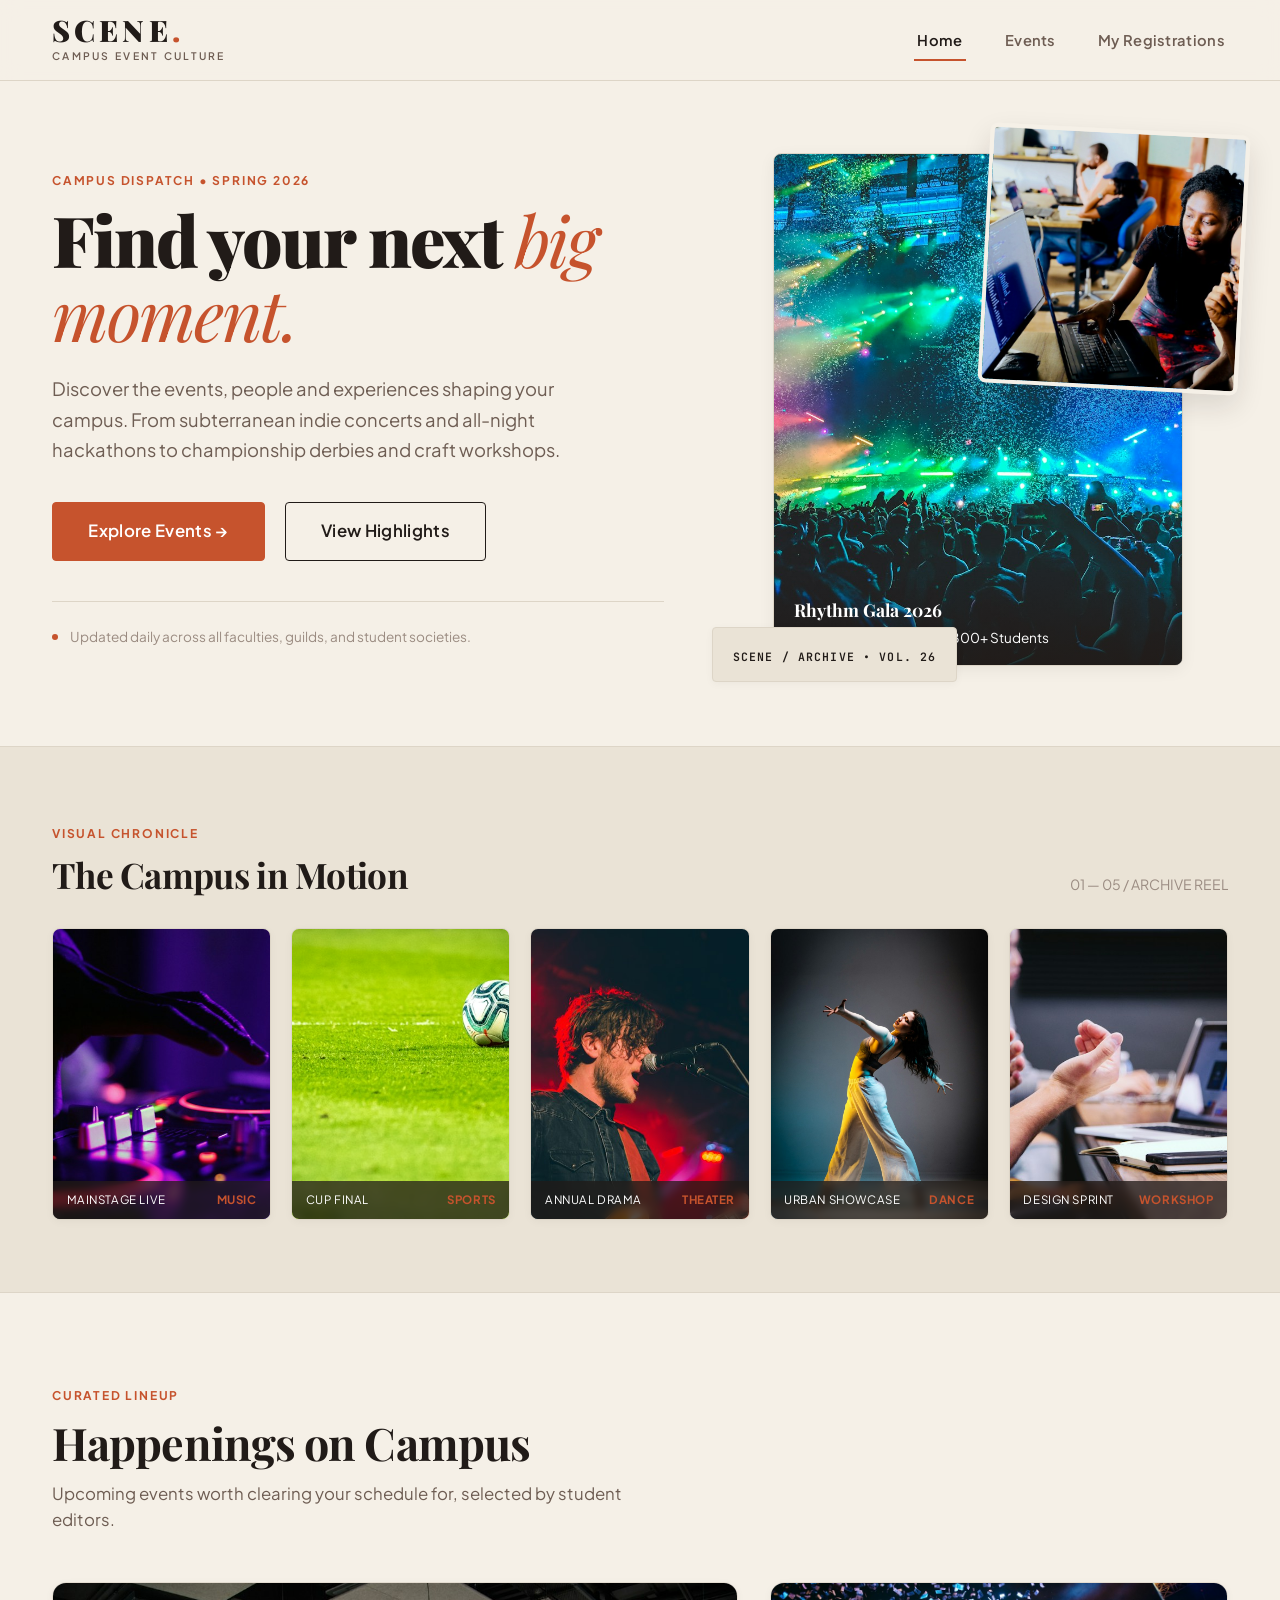
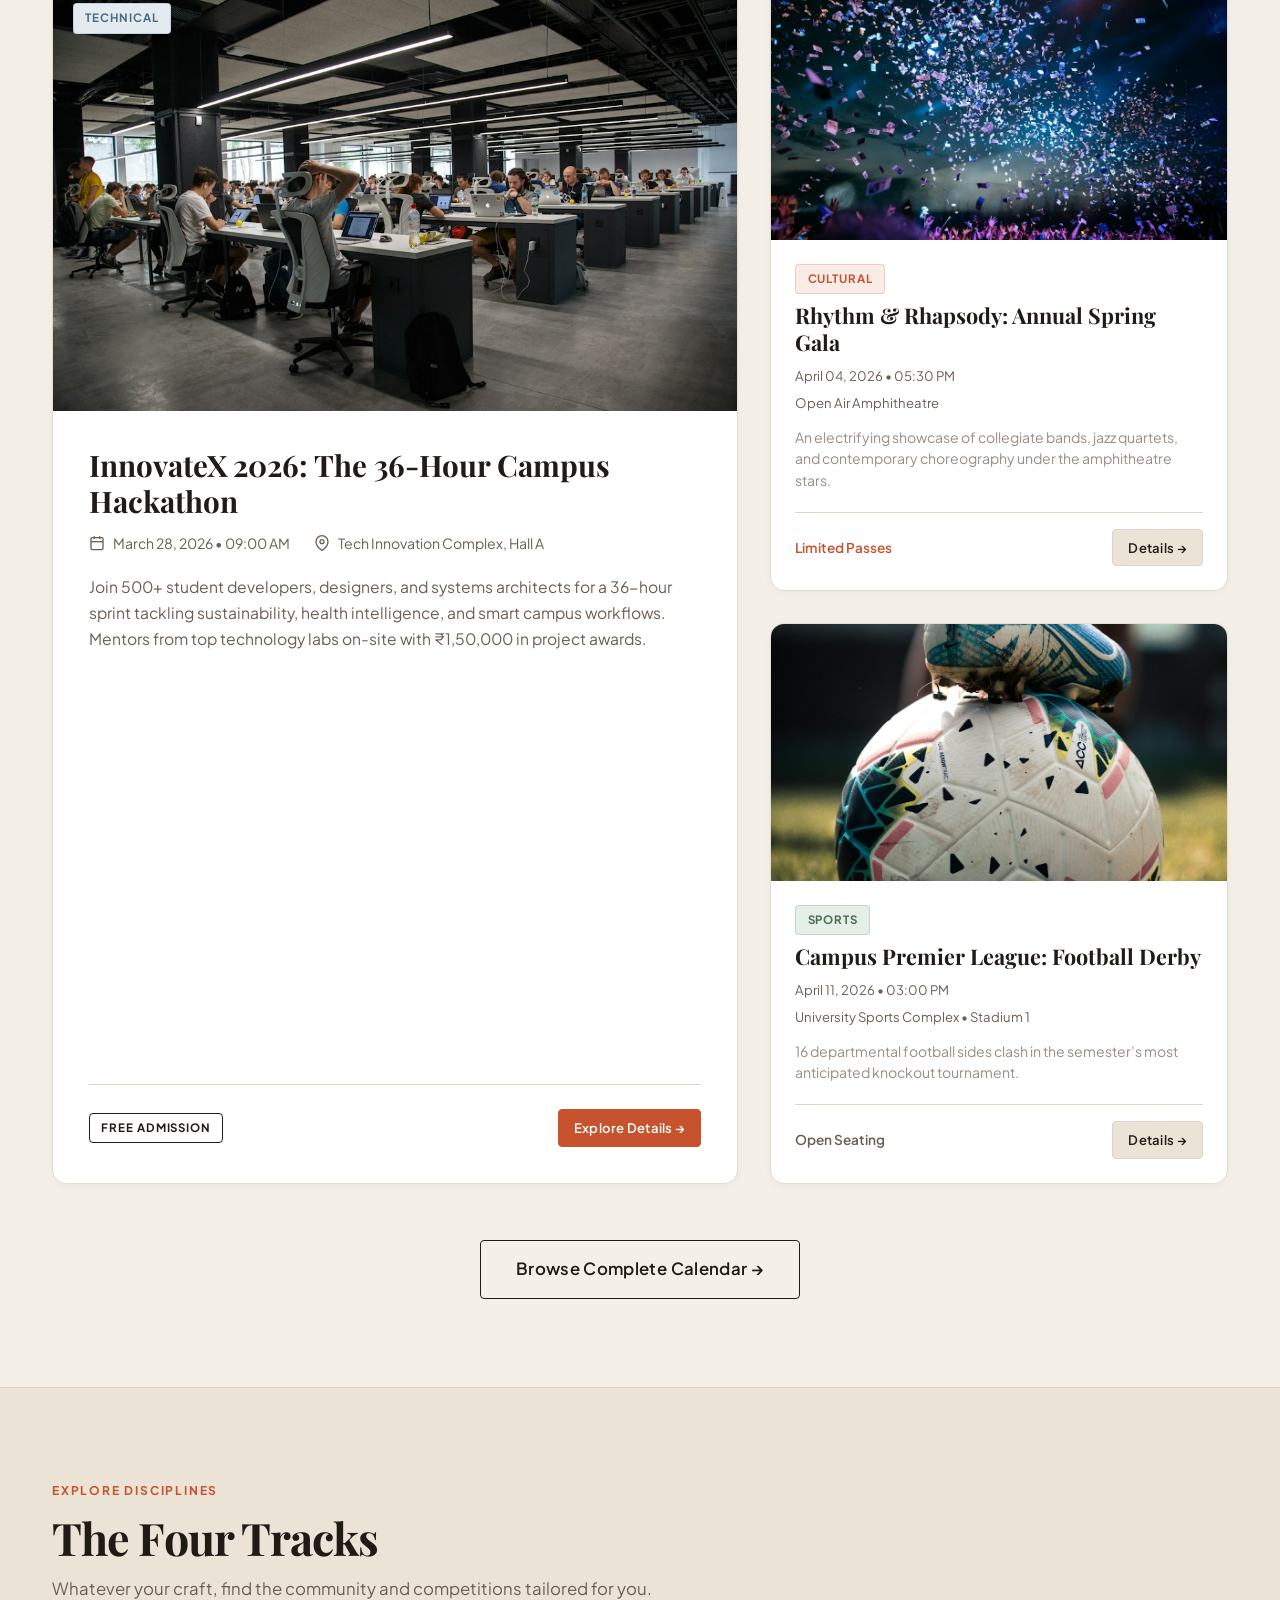
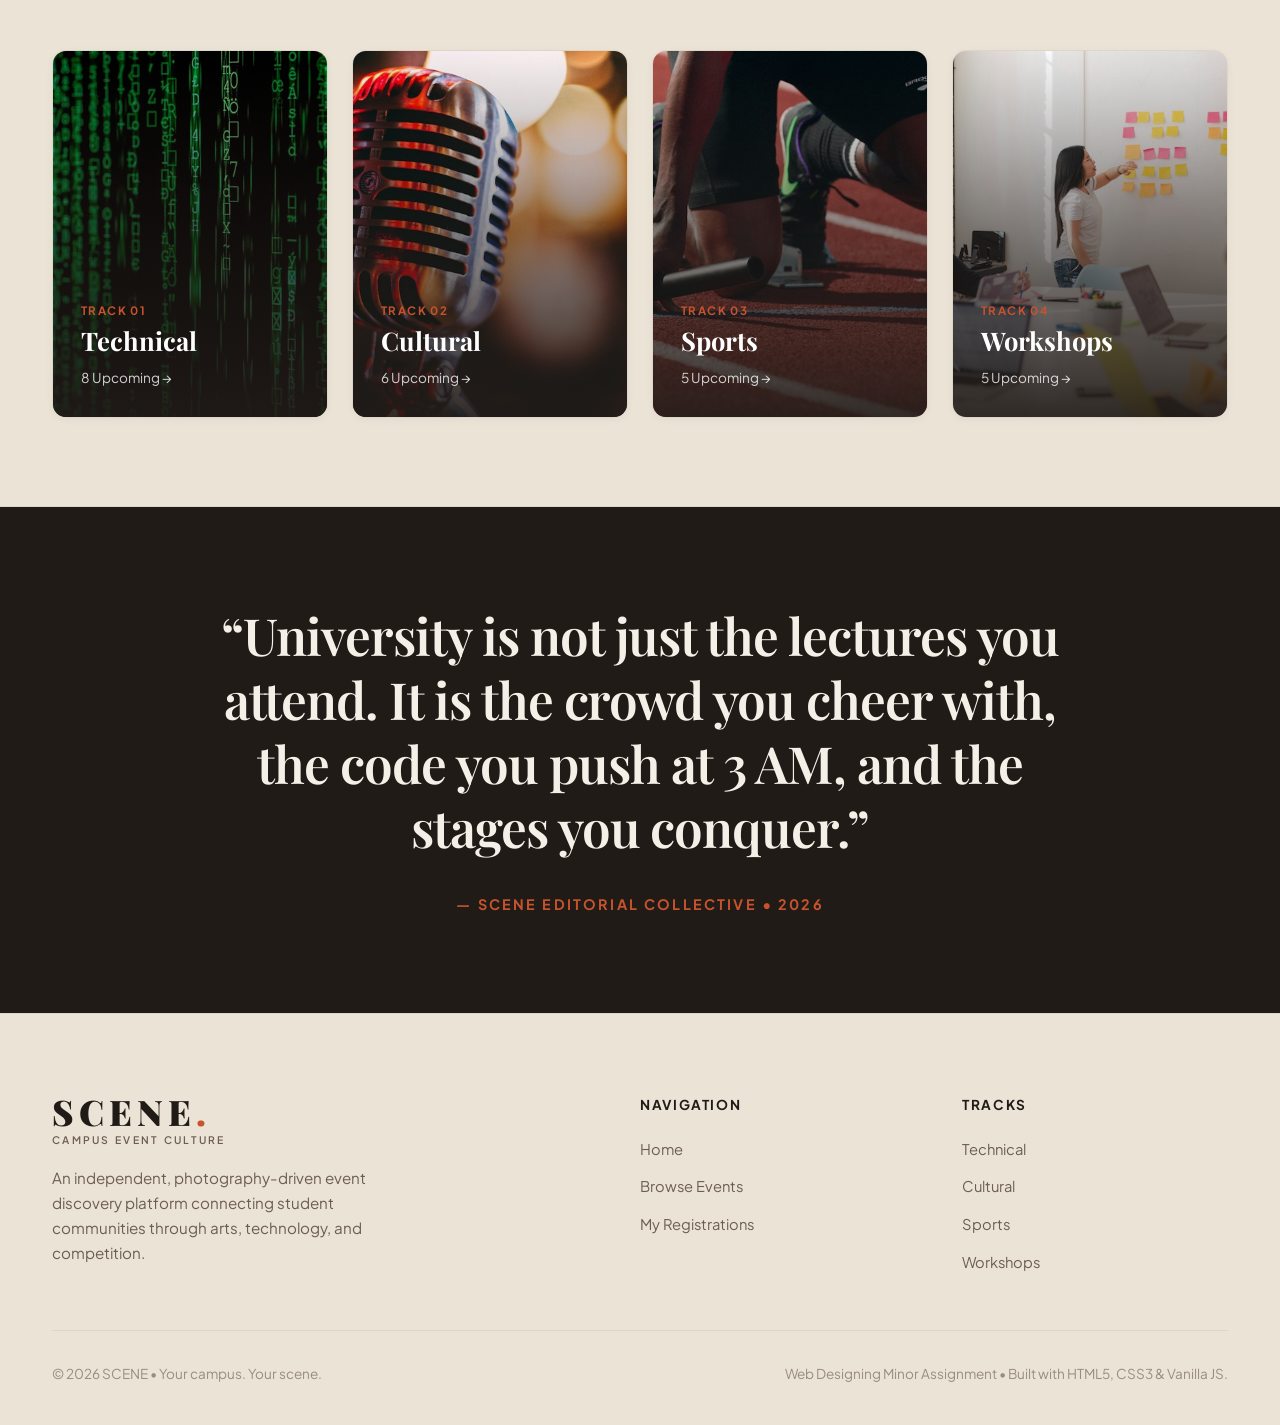
==== index.html @ 6bf2f8dc "Initial commit" ====
<!DOCTYPE html>
<html lang="en">
<head>
  <meta charset="UTF-8">
  <meta name="viewport" content="width=device-width, initial-scale=1.0">
  <title>SCENE — Your campus. Your scene.</title>
  <meta name="description" content="Discover, experience, and connect with the events, culture, and people shaping your campus.">
  <link rel="stylesheet" href="css/style.css">
</head>
<body>
  <!-- Accessibility Skip Link -->
  <a href="#main-content" class="skip-link">Skip to main content</a>

  <!-- Minimal Editorial Site Header -->
  <header class="site-header">
    <div class="container nav-container">
      <a href="index.html" class="brand-wordmark" aria-label="SCENE Homepage">
        <span class="brand-title">SCENE<span class="brand-dot">.</span></span>
        <span class="brand-tagline">Campus Event Culture</span>
      </a>

      <!-- Navigation Links -->
      <nav aria-label="Main Navigation">
        <ul class="nav-links" id="primary-navigation">
          <li><a href="index.html" class="nav-link active" aria-current="page">Home</a></li>
          <li><a href="events.html" class="nav-link">Events</a></li>
          <li><a href="registrations.html" class="nav-link">My Registrations</a></li>
        </ul>
      </nav>

      <!-- Mobile Navigation Toggle -->
      <button class="mobile-nav-toggle" aria-controls="primary-navigation" aria-expanded="false" aria-label="Toggle navigation menu">
        <svg width="22" height="22" viewBox="0 0 24 24" fill="none" stroke="currentColor" stroke-width="2" stroke-linecap="round" stroke-linejoin="round" aria-hidden="true">
          <line x1="3" y1="12" x2="21" y2="12"></line>
          <line x1="3" y1="6" x2="21" y2="6"></line>
          <line x1="3" y1="18" x2="21" y2="18"></line>
        </svg>
      </button>
    </div>
  </header>

  <!-- Main Content Area -->
  <main id="main-content" class="main-content">
    <!-- Asymmetrical Editorial Hero Section -->
    <section class="hero-scene" aria-labelledby="hero-title">
      <div class="container">
        <div class="hero-grid">
          <!-- Left Column: Confident Editorial Typography -->
          <div class="hero-editorial-left">
            <span class="section-eyebrow">Campus Dispatch &bull; Spring 2026</span>
            <h1 id="hero-title" class="hero-headline">
              Find your next <span class="serif-italic">big moment.</span>
            </h1>
            <p class="hero-narrative">
              Discover the events, people and experiences shaping your campus. From subterranean indie concerts and all-night hackathons to championship derbies and craft workshops.
            </p>
            <div class="hero-button-row">
              <a href="events.html" class="btn btn-primary btn-lg">Explore Events &rarr;</a>
              <a href="#featured-scene" class="btn btn-outline btn-lg">View Highlights</a>
            </div>
            <div class="hero-footnote">
              <span class="hero-bullet" aria-hidden="true"></span>
              <span>Updated daily across all faculties, guilds, and student societies.</span>
            </div>
          </div>

          <!-- Right Column: Asymmetric Photographic Composition -->
          <div class="hero-photo-composition" aria-hidden="true">
            <!-- Primary Focal Photo -->
            <div class="photo-frame-primary">
              <img src="assets/images/hero-culture.jpg"
                   alt="Live campus music performance crowd"
                   loading="eager"
                   data-fallback="assets/images/placeholder.svg">
              <div class="photo-frame-primary-caption">
                <strong>Rhythm Gala 2026</strong>
                <span>Open Air Amphitheatre &bull; 800+ Students</span>
              </div>
            </div>

            <!-- Tilted Overlapping Secondary Photo -->
            <div class="photo-frame-secondary">
              <img src="assets/images/hero-hackathon.jpg"
                   alt="Collaborative student developers at hackathon"
                   loading="eager"
                   data-fallback="assets/images/placeholder.svg">
            </div>

            <!-- Tactile Editorial Stamp -->
            <div class="hero-stamp">
              <span class="hero-stamp-text">SCENE / ARCHIVE &bull; VOL. 26</span>
            </div>
          </div>
        </div>
      </div>
    </section>

    <!-- Horizontal Photography Strip (Aura Reference Inspired) -->
    <section class="photo-strip-section" aria-labelledby="strip-heading">
      <div class="container">
        <div class="strip-header">
          <div>
            <span class="section-eyebrow">Visual Chronicle</span>
            <h2 id="strip-heading" class="section-title" style="font-size: 2.2rem;">The Campus in Motion</h2>
          </div>
          <span style="font-size: 0.88rem; color: var(--text-dim); font-family: var(--font-sans);">01 &mdash; 05 / ARCHIVE REEL</span>
        </div>

        <div class="strip-grid">
          <!-- Photo 1: Concert -->
          <div class="strip-card">
            <img src="assets/images/strip-concert.jpg"
                 alt="Live stage concert with spotlights"
                 loading="lazy"
                 data-fallback="assets/images/placeholder.svg">
            <div class="strip-caption-bar">
              <span>Mainstage Live</span>
              <span class="strip-caption-tag">Music</span>
            </div>
          </div>

          <!-- Photo 2: Sports -->
          <div class="strip-card">
            <img src="assets/images/strip-sports.jpg"
                 alt="Inter-department sports derby"
                 loading="lazy"
                 data-fallback="assets/images/placeholder.svg">
            <div class="strip-caption-bar">
              <span>Cup Final</span>
              <span class="strip-caption-tag">Sports</span>
            </div>
          </div>

          <!-- Photo 3: Theater -->
          <div class="strip-card">
            <img src="assets/images/strip-theater.jpg"
                 alt="Dramatic stage production"
                 loading="lazy"
                 data-fallback="assets/images/placeholder.svg">
            <div class="strip-caption-bar">
              <span>Annual Drama</span>
              <span class="strip-caption-tag">Theater</span>
            </div>
          </div>

          <!-- Photo 4: Dance -->
          <div class="strip-card">
            <img src="assets/images/strip-dance.jpg"
                 alt="Contemporary dance performance"
                 loading="lazy"
                 data-fallback="assets/images/placeholder.svg">
            <div class="strip-caption-bar">
              <span>Urban Showcase</span>
              <span class="strip-caption-tag">Dance</span>
            </div>
          </div>

          <!-- Photo 5: Workshop -->
          <div class="strip-card">
            <img src="assets/images/strip-workshop.jpg"
                 alt="Interactive design thinking sprint"
                 loading="lazy"
                 data-fallback="assets/images/placeholder.svg">
            <div class="strip-caption-bar">
              <span>Design Sprint</span>
              <span class="strip-caption-tag">Workshop</span>
            </div>
          </div>
        </div>
      </div>
    </section>

    <!-- Curated Editorial Event Showcase -->
    <section class="section" id="featured-scene" aria-labelledby="curated-heading">
      <div class="container">
        <div class="section-header">
          <span class="section-eyebrow">Curated Lineup</span>
          <h2 id="curated-heading" class="section-title">Happenings on Campus</h2>
          <p class="section-subtitle">Upcoming events worth clearing your schedule for, selected by student editors.</p>
        </div>

        <div class="editorial-events-layout">
          <!-- Flagship Featured Event Card (Prominent Left) -->
          <article class="flagship-event-card">
            <div class="flagship-media">
              <img src="assets/images/event-hackathon.jpg"
                   alt="InnovateX 2026 Campus Hackathon"
                   loading="lazy"
                   data-fallback="assets/images/placeholder.svg">
              <div class="flagship-badge-overlay">
                <span class="badge badge-tech">Technical</span>
              </div>
            </div>
            <div class="flagship-body">
              <h3 class="flagship-title">InnovateX 2026: The 36-Hour Campus Hackathon</h3>
              <div class="flagship-meta">
                <div class="flagship-meta-item">
                  <svg width="16" height="16" viewBox="0 0 24 24" fill="none" stroke="currentColor" stroke-width="2" aria-hidden="true">
                    <rect x="3" y="4" width="18" height="18" rx="2" ry="2"></rect>
                    <line x1="16" y1="2" x2="16" y2="6"></line>
                    <line x1="8" y1="2" x2="8" y2="6"></line>
                    <line x1="3" y1="10" x2="21" y2="10"></line>
                  </svg>
                  <span>March 28, 2026 &bull; 09:00 AM</span>
                </div>
                <div class="flagship-meta-item">
                  <svg width="16" height="16" viewBox="0 0 24 24" fill="none" stroke="currentColor" stroke-width="2" aria-hidden="true">
                    <path d="M21 10c0 7-9 13-9 13s-9-6-9-13a9 9 0 0 1 18 0z"></path>
                    <circle cx="12" cy="10" r="3"></circle>
                  </svg>
                  <span>Tech Innovation Complex, Hall A</span>
                </div>
              </div>
              <p class="flagship-desc">
                Join 500+ student developers, designers, and systems architects for a 36-hour sprint tackling sustainability, health intelligence, and smart campus workflows. Mentors from top technology labs on-site with ₹1,50,000 in project awards.
              </p>
              <div class="flagship-footer">
                <span class="badge badge-outline">Free Admission</span>
                <a href="event-details.html?id=tech-01" class="btn btn-primary btn-sm">Explore Details &rarr;</a>
              </div>
            </div>
          </article>

          <!-- Supporting Events Stack (Right Column) -->
          <div class="supporting-events-stack">
            <!-- Supporting Event 1 -->
            <article class="supporting-event-card">
              <div class="supporting-media">
                <img src="assets/images/event-gala.jpg"
                     alt="Rhythm and Rhapsody Annual Gala"
                     loading="lazy"
                     data-fallback="assets/images/placeholder.svg">
              </div>
              <div class="supporting-body">
                <div style="margin-bottom: 0.5rem;">
                  <span class="badge badge-cultural">Cultural</span>
                </div>
                <h3 class="supporting-title">Rhythm &amp; Rhapsody: Annual Spring Gala</h3>
                <div class="supporting-meta">
                  <span>April 04, 2026 &bull; 05:30 PM</span>
                  <span>Open Air Amphitheatre</span>
                </div>
                <p class="supporting-desc">
                  An electrifying showcase of collegiate bands, jazz quartets, and contemporary choreography under the amphitheatre stars.
                </p>
                <div class="supporting-footer">
                  <span style="font-size: 0.85rem; font-weight: 600; color: var(--primary);">Limited Passes</span>
                  <a href="event-details.html?id=cult-01" class="btn btn-subtle btn-sm">Details &rarr;</a>
                </div>
              </div>
            </article>

            <!-- Supporting Event 2 -->
            <article class="supporting-event-card">
              <div class="supporting-media">
                <img src="assets/images/event-sports.jpg"
                     alt="Campus Premier League Football"
                     loading="lazy"
                     data-fallback="assets/images/placeholder.svg">
              </div>
              <div class="supporting-body">
                <div style="margin-bottom: 0.5rem;">
                  <span class="badge badge-sports">Sports</span>
                </div>
                <h3 class="supporting-title">Campus Premier League: Football Derby</h3>
                <div class="supporting-meta">
                  <span>April 11, 2026 &bull; 03:00 PM</span>
                  <span>University Sports Complex &bull; Stadium 1</span>
                </div>
                <p class="supporting-desc">
                  16 departmental football sides clash in the semester’s most anticipated knockout tournament.
                </p>
                <div class="supporting-footer">
                  <span style="font-size: 0.85rem; font-weight: 600; color: var(--text-muted);">Open Seating</span>
                  <a href="event-details.html?id=sport-01" class="btn btn-subtle btn-sm">Details &rarr;</a>
                </div>
              </div>
            </article>
          </div>
        </div>

        <div style="text-align: center; margin-top: 3.5rem;">
          <a href="events.html" class="btn btn-outline btn-lg">Browse Complete Calendar &rarr;</a>
        </div>
      </div>
    </section>

    <!-- Photography-Led Category Exploration -->
    <section class="section section-alt" aria-labelledby="categories-heading">
      <div class="container">
        <div class="section-header">
          <span class="section-eyebrow">Explore Disciplines</span>
          <h2 id="categories-heading" class="section-title">The Four Tracks</h2>
          <p class="section-subtitle">Whatever your craft, find the community and competitions tailored for you.</p>
        </div>

        <div class="photo-category-grid">
          <!-- Track 1: Technical -->
          <a href="events.html?category=Technical" class="photo-category-card">
            <img src="assets/images/cat-tech.jpg" alt="Technical track" class="category-bg-img" loading="lazy">
            <div class="category-gradient-scrim" aria-hidden="true"></div>
            <div class="category-card-content">
              <span class="category-card-label">Track 01</span>
              <h3 class="category-card-heading">Technical</h3>
              <span class="category-card-count">8 Upcoming &rarr;</span>
            </div>
          </a>

          <!-- Track 2: Cultural -->
          <a href="events.html?category=Cultural" class="photo-category-card">
            <img src="assets/images/cat-cultural.jpg" alt="Cultural track" class="category-bg-img" loading="lazy">
            <div class="category-gradient-scrim" aria-hidden="true"></div>
            <div class="category-card-content">
              <span class="category-card-label">Track 02</span>
              <h3 class="category-card-heading">Cultural</h3>
              <span class="category-card-count">6 Upcoming &rarr;</span>
            </div>
          </a>

          <!-- Track 3: Sports -->
          <a href="events.html?category=Sports" class="photo-category-card">
            <img src="assets/images/cat-sports.jpg" alt="Sports track" class="category-bg-img" loading="lazy">
            <div class="category-gradient-scrim" aria-hidden="true"></div>
            <div class="category-card-content">
              <span class="category-card-label">Track 03</span>
              <h3 class="category-card-heading">Sports</h3>
              <span class="category-card-count">5 Upcoming &rarr;</span>
            </div>
          </a>

          <!-- Track 4: Workshops -->
          <a href="events.html?category=Workshop" class="photo-category-card">
            <img src="assets/images/cat-workshop.jpg" alt="Workshops track" class="category-bg-img" loading="lazy">
            <div class="category-gradient-scrim" aria-hidden="true"></div>
            <div class="category-card-content">
              <span class="category-card-label">Track 04</span>
              <h3 class="category-card-heading">Workshops</h3>
              <span class="category-card-count">5 Upcoming &rarr;</span>
            </div>
          </a>
        </div>
      </div>
    </section>

    <!-- Campus Manifesto / Editorial Quote -->
    <section class="manifesto-section" aria-label="Campus Manifesto">
      <div class="container">
        <div class="manifesto-content">
          <p class="manifesto-quote">
            &ldquo;University is not just the lectures you attend. It is the crowd you cheer with, the code you push at 3 AM, and the stages you conquer.&rdquo;
          </p>
          <span class="manifesto-author">&mdash; SCENE EDITORIAL COLLECTIVE &bull; 2026</span>
        </div>
      </div>
    </section>
  </main>

  <!-- Minimal Editorial Site Footer -->
  <footer class="site-footer">
    <div class="container">
      <div class="footer-grid">
        <div class="footer-brand">
          <div class="brand-wordmark">
            <span class="brand-title">SCENE<span class="brand-dot">.</span></span>
            <span class="brand-tagline">Campus Event Culture</span>
          </div>
          <p class="footer-desc">
            An independent, photography-driven event discovery platform connecting student communities through arts, technology, and competition.
          </p>
        </div>

        <div class="footer-col">
          <h4>Navigation</h4>
          <ul class="footer-links">
            <li><a href="index.html">Home</a></li>
            <li><a href="events.html">Browse Events</a></li>
            <li><a href="registrations.html">My Registrations</a></li>
          </ul>
        </div>

        <div class="footer-col">
          <h4>Tracks</h4>
          <ul class="footer-links">
            <li><a href="events.html?category=Technical">Technical</a></li>
            <li><a href="events.html?category=Cultural">Cultural</a></li>
            <li><a href="events.html?category=Sports">Sports</a></li>
            <li><a href="events.html?category=Workshop">Workshops</a></li>
          </ul>
        </div>
      </div>

      <div class="footer-bottom">
        <p>&copy; 2026 SCENE &bull; Your campus. Your scene.</p>
        <p>Web Designing Minor Assignment &bull; Built with HTML5, CSS3 &amp; Vanilla JS.</p>
      </div>
    </div>
  </footer>

  <script src="js/main.js"></script>
</body>
</html>
---- css/style.css ----
/* ==========================================================================
   SCENE - Design System & Global Stylesheet
   Direction: Editorial • Nostalgic • Contemporary • Photography-driven
   Palette: Warm Ivory (#F5F0E7), Deep Espresso (#211B18), Burnt Orange (#C6532D)
   Typography: Playfair Display (Serif) + Plus Jakarta Sans (Sans-serif)
   ========================================================================== */

@import url('https://fonts.googleapis.com/css2?family=Playfair+Display:ital,wght@0,400;0,600;0,700;0,900;1,400;1,600&family=Plus+Jakarta+Sans:wght@400;500;600;700&family=JetBrains+Mono:wght@500;600&display=swap');

:root {
  /* Color Palette */
  --bg-main: #F5F0E7;
  --bg-surface: #EAE3D6;
  --bg-surface-alt: #E2DAC9;
  --bg-card: #FFFFFF;
  --bg-dark: #211B18;

  --text-main: #211B18;
  --text-muted: #6E5D53;
  --text-dim: #9B8C82;
  --text-inverse: #F5F0E7;

  --primary: #C6532D;
  --primary-hover: #A84220;
  --primary-subtle: rgba(198, 83, 45, 0.1);
  --accent-blue: #7E97A6;
  --accent-blue-subtle: rgba(126, 151, 166, 0.15);

  --border-subtle: #DDD5C7;
  --border-strong: #211B18;
  --border-card: #E4DCD0;

  /* Category Tones */
  --cat-tech: #4A6B82;
  --cat-tech-bg: #E3EBF0;
  --cat-cultural: #C6532D;
  --cat-cultural-bg: #F9EBE6;
  --cat-sports: #486E53;
  --cat-sports-bg: #E4EFE7;
  --cat-workshop: #966738;
  --cat-workshop-bg: #F5EDE4;

  /* Typography */
  --font-serif: 'Playfair Display', Georgia, Cambria, 'Times New Roman', serif;
  --font-sans: 'Plus Jakarta Sans', -apple-system, BlinkMacSystemFont, 'Segoe UI', Roboto, sans-serif;
  --font-mono: 'JetBrains Mono', 'Fira Code', monospace;

  /* Tactile Sizing & Radius */
  --radius-sm: 4px;
  --radius-md: 8px;
  --radius-lg: 14px;
  --radius-full: 9999px;

  --shadow-subtle: 0 2px 8px rgba(33, 27, 24, 0.04);
  --shadow-card: 0 4px 16px rgba(33, 27, 24, 0.06);
  --shadow-hover: 0 12px 28px rgba(33, 27, 24, 0.12);

  --transition-fast: 180ms ease;
  --transition-normal: 260ms ease;
  --container-max: 1240px;
}

/* Base Reset */
*, *::before, *::after {
  box-sizing: border-box;
  margin: 0;
  padding: 0;
}

html {
  font-family: var(--font-sans);
  background-color: var(--bg-main);
  color: var(--text-main);
  scroll-behavior: smooth;
  line-height: 1.6;
}

body {
  background-color: var(--bg-main);
  color: var(--text-main);
  min-height: 100vh;
  display: flex;
  flex-direction: column;
  -webkit-font-smoothing: antialiased;
}

img {
  display: block;
  max-width: 100%;
}

svg {
  display: block;
  flex-shrink: 0;
}

/* Strictly Constrained SVG Icon Sizing */
.search-icon {
  width: 18px;
  height: 18px;
  min-width: 18px;
  min-height: 18px;
  max-width: 18px;
  max-height: 18px;
  position: absolute;
  left: 1.1rem;
  top: 50%;
  transform: translateY(-50%);
  color: var(--text-dim);
  pointer-events: none;
}

.event-meta-icon {
  width: 16px;
  height: 16px;
  min-width: 16px;
  min-height: 16px;
  max-width: 16px;
  max-height: 16px;
  color: var(--primary);
}

.sidebar-info-icon {
  width: 18px;
  height: 18px;
  min-width: 18px;
  min-height: 18px;
  max-width: 18px;
  max-height: 18px;
  color: var(--primary);
  margin-top: 2px;
}

a {
  color: inherit;
  text-decoration: none;
  transition: color var(--transition-fast), opacity var(--transition-fast);
}

button, input, select, textarea {
  font: inherit;
  color: inherit;
}

/* Accessibility */
:focus-visible {
  outline: 2px solid var(--primary);
  outline-offset: 3px;
}

.skip-link {
  position: absolute;
  top: -100px;
  left: 1.5rem;
  background: var(--text-main);
  color: var(--bg-main);
  padding: 0.6rem 1.2rem;
  z-index: 1000;
  border-radius: var(--radius-sm);
  font-weight: 600;
  font-size: 0.9rem;
  transition: top var(--transition-fast);
}

.skip-link:focus {
  top: 1.5rem;
}

/* Layout Utilities */
.container {
  width: 100%;
  max-width: var(--container-max);
  margin-left: auto;
  margin-right: auto;
  padding-left: 2rem;
  padding-right: 2rem;
}

.main-content {
  flex: 1 0 auto;
}

.section {
  padding: 5.5rem 0;
}

.section-alt {
  background-color: var(--bg-surface);
  border-top: 1px solid var(--border-subtle);
  border-bottom: 1px solid var(--border-subtle);
}

.section-header {
  margin-bottom: 3rem;
}

.section-header-center {
  text-align: center;
}

.section-eyebrow {
  display: inline-block;
  font-family: var(--font-sans);
  font-size: 0.75rem;
  font-weight: 700;
  text-transform: uppercase;
  letter-spacing: 0.15em;
  color: var(--primary);
  margin-bottom: 0.75rem;
}

.section-title {
  font-family: var(--font-serif);
  font-size: clamp(2rem, 3.5vw, 3rem);
  font-weight: 700;
  line-height: 1.15;
  letter-spacing: -0.02em;
  color: var(--text-main);
}

.section-subtitle {
  color: var(--text-muted);
  font-size: 1.05rem;
  max-width: 620px;
  margin-top: 0.75rem;
  line-height: 1.6;
}

/* ==========================================================================
   Header & Navigation
   ========================================================================== */
.site-header {
  position: sticky;
  top: 0;
  z-index: 100;
  background: rgba(245, 240, 231, 0.94);
  backdrop-filter: blur(10px);
  border-bottom: 1px solid var(--border-subtle);
}

.nav-container {
  display: flex;
  align-items: center;
  justify-content: space-between;
  height: 5rem;
}

/* Typographic SCENE Wordmark */
.brand-wordmark {
  display: flex;
  flex-direction: column;
}

.brand-title {
  font-family: var(--font-serif);
  font-size: 1.85rem;
  font-weight: 900;
  letter-spacing: 0.14em;
  color: var(--text-main);
  line-height: 1;
}

.brand-dot {
  color: var(--primary);
}

.brand-tagline {
  font-family: var(--font-sans);
  font-size: 0.65rem;
  font-weight: 600;
  letter-spacing: 0.22em;
  text-transform: uppercase;
  color: var(--text-muted);
  margin-top: 0.2rem;
}

.nav-links {
  display: flex;
  align-items: center;
  gap: 2.25rem;
  list-style: none;
}

.nav-link {
  font-family: var(--font-sans);
  font-size: 0.92rem;
  font-weight: 600;
  color: var(--text-muted);
  padding: 0.5rem 0.2rem;
  position: relative;
  letter-spacing: 0.02em;
}

.nav-link:hover {
  color: var(--text-main);
}

.nav-link.active {
  color: var(--text-main);
}

.nav-link.active::after {
  content: '';
  position: absolute;
  bottom: -4px;
  left: 0;
  right: 0;
  height: 2px;
  background-color: var(--primary);
}

.nav-actions {
  display: flex;
  align-items: center;
  gap: 1rem;
}

.mobile-nav-toggle {
  display: none;
  background: transparent;
  border: 1px solid var(--border-subtle);
  color: var(--text-main);
  padding: 0.5rem;
  border-radius: var(--radius-sm);
  cursor: pointer;
}

.mobile-nav-toggle:hover {
  background: var(--bg-surface);
}

/* ==========================================================================
   Buttons & Badges
   ========================================================================== */
.btn {
  display: inline-flex;
  align-items: center;
  justify-content: center;
  gap: 0.6rem;
  font-family: var(--font-sans);
  font-weight: 600;
  font-size: 0.92rem;
  padding: 0.75rem 1.6rem;
  border-radius: var(--radius-sm);
  border: 1px solid transparent;
  cursor: pointer;
  transition: all var(--transition-fast);
  letter-spacing: 0.02em;
  white-space: nowrap;
}

.btn-primary {
  background-color: var(--primary);
  color: #FFFFFF;
  border-color: var(--primary);
}

.btn-primary:hover {
  background-color: var(--primary-hover);
  border-color: var(--primary-hover);
  transform: translateY(-1px);
}

.btn-outline {
  background-color: transparent;
  color: var(--text-main);
  border: 1px solid var(--border-strong);
}

.btn-outline:hover {
  background-color: var(--text-main);
  color: var(--bg-main);
  transform: translateY(-1px);
}

.btn-subtle {
  background-color: var(--bg-surface);
  color: var(--text-main);
  border: 1px solid var(--border-subtle);
}

.btn-subtle:hover {
  background-color: #DDD4C3;
}

.btn-sm {
  padding: 0.45rem 0.95rem;
  font-size: 0.82rem;
}

.btn-lg {
  padding: 0.95rem 2.2rem;
  font-size: 1.05rem;
}

.badge {
  display: inline-flex;
  align-items: center;
  gap: 0.35rem;
  font-family: var(--font-sans);
  font-size: 0.72rem;
  font-weight: 700;
  text-transform: uppercase;
  letter-spacing: 0.08em;
  padding: 0.3rem 0.7rem;
  border-radius: var(--radius-sm);
  border: 1px solid transparent;
}

.badge-tech {
  background-color: var(--cat-tech-bg);
  color: var(--cat-tech);
  border-color: rgba(74, 107, 130, 0.2);
}

.badge-cultural {
  background-color: var(--cat-cultural-bg);
  color: var(--cat-cultural);
  border-color: rgba(198, 83, 45, 0.2);
}

.badge-sports {
  background-color: var(--cat-sports-bg);
  color: var(--cat-sports);
  border-color: rgba(72, 110, 83, 0.2);
}

.badge-workshop {
  background-color: var(--cat-workshop-bg);
  color: var(--cat-workshop);
  border-color: rgba(150, 103, 56, 0.2);
}

.badge-outline {
  background-color: transparent;
  border-color: var(--border-strong);
  color: var(--text-main);
}

/* ==========================================================================
   Editorial Hero Section (Asymmetrical + Photography Composition)
   ========================================================================== */
.hero-scene {
  padding: 4.5rem 0 5rem;
  position: relative;
  overflow: hidden;
}

.hero-grid {
  display: grid;
  grid-template-columns: 1.1fr 0.9fr;
  gap: 4rem;
  align-items: center;
}

.hero-editorial-left {
  display: flex;
  flex-direction: column;
  align-items: flex-start;
}

.hero-headline {
  font-family: var(--font-serif);
  font-size: clamp(2.75rem, 5.5vw, 4.5rem);
  font-weight: 900;
  line-height: 1.05;
  letter-spacing: -0.03em;
  color: var(--text-main);
  margin-bottom: 1.5rem;
}

.serif-italic {
  font-style: italic;
  font-weight: 400;
  color: var(--primary);
}

.hero-narrative {
  font-size: 1.15rem;
  line-height: 1.65;
  color: var(--text-muted);
  max-width: 520px;
  margin-bottom: 2.25rem;
}

.hero-button-row {
  display: flex;
  align-items: center;
  gap: 1.25rem;
  margin-bottom: 2.5rem;
  flex-wrap: wrap;
}

.hero-footnote {
  display: flex;
  align-items: center;
  gap: 0.75rem;
  font-size: 0.85rem;
  color: var(--text-dim);
  font-family: var(--font-sans);
  border-top: 1px solid var(--border-subtle);
  padding-top: 1.5rem;
  width: 100%;
}

.hero-bullet {
  width: 6px;
  height: 6px;
  border-radius: var(--radius-full);
  background-color: var(--primary);
}

/* Asymmetrical Overlapping Photo Composition */
.hero-photo-composition {
  position: relative;
  width: 100%;
  min-height: 480px;
  display: flex;
  align-items: center;
  justify-content: center;
}

.photo-frame-primary {
  position: relative;
  width: 82%;
  aspect-ratio: 4 / 5;
  border-radius: var(--radius-md);
  overflow: hidden;
  border: 1px solid var(--border-subtle);
  box-shadow: var(--shadow-card);
  z-index: 1;
}

.photo-frame-primary img {
  width: 100%;
  height: 100%;
  object-fit: cover;
}

.photo-frame-primary-caption {
  position: absolute;
  bottom: 0;
  left: 0;
  right: 0;
  background: linear-gradient(to top, rgba(33, 27, 24, 0.85), transparent);
  color: #FFFFFF;
  padding: 1.5rem 1.25rem 1rem;
  font-size: 0.85rem;
  font-family: var(--font-sans);
}

.photo-frame-primary-caption strong {
  display: block;
  font-family: var(--font-serif);
  font-size: 1.1rem;
  margin-bottom: 0.2rem;
}

.photo-frame-secondary {
  position: absolute;
  top: -1.5rem;
  right: -1rem;
  width: 52%;
  aspect-ratio: 1 / 1;
  border-radius: var(--radius-md);
  overflow: hidden;
  border: 4px solid var(--bg-main);
  box-shadow: var(--shadow-hover);
  z-index: 2;
  transform: rotate(3deg);
  transition: transform var(--transition-normal);
}

.photo-frame-secondary:hover {
  transform: rotate(0deg) scale(1.02);
}

.photo-frame-secondary img {
  width: 100%;
  height: 100%;
  object-fit: cover;
}

.hero-stamp {
  position: absolute;
  bottom: -1rem;
  left: -1rem;
  background-color: var(--bg-surface);
  border: 1px solid var(--border-subtle);
  padding: 0.85rem 1.25rem;
  border-radius: var(--radius-sm);
  z-index: 3;
  box-shadow: var(--shadow-subtle);
}

.hero-stamp-text {
  font-family: var(--font-mono);
  font-size: 0.72rem;
  font-weight: 600;
  color: var(--text-main);
  letter-spacing: 0.1em;
  text-transform: uppercase;
}

/* ==========================================================================
   Horizontal Photography Strip (Aura Reference Inspired)
   ========================================================================== */
.photo-strip-section {
  padding: 4.5rem 0;
  border-top: 1px solid var(--border-subtle);
  border-bottom: 1px solid var(--border-subtle);
  background-color: var(--bg-surface);
  overflow: hidden;
}

.strip-header {
  display: flex;
  align-items: flex-end;
  justify-content: space-between;
  margin-bottom: 2rem;
}

.strip-grid {
  display: grid;
  grid-template-columns: repeat(5, 1fr);
  gap: 1.25rem;
}

.strip-card {
  position: relative;
  border-radius: var(--radius-md);
  overflow: hidden;
  aspect-ratio: 3 / 4;
  border: 1px solid var(--border-subtle);
  background-color: var(--bg-surface-alt);
  box-shadow: var(--shadow-subtle);
  transition: transform var(--transition-fast), box-shadow var(--transition-fast);
}

.strip-card:hover {
  transform: translateY(-4px);
  box-shadow: var(--shadow-card);
}

.strip-card img {
  width: 100%;
  height: 100%;
  object-fit: cover;
  transition: transform 400ms ease;
}

.strip-card:hover img {
  transform: scale(1.04);
}

.strip-caption-bar {
  position: absolute;
  bottom: 0;
  left: 0;
  right: 0;
  background: rgba(33, 27, 24, 0.75);
  backdrop-filter: blur(4px);
  color: #FFFFFF;
  padding: 0.6rem 0.85rem;
  display: flex;
  justify-content: space-between;
  align-items: center;
  font-size: 0.72rem;
  font-family: var(--font-sans);
  letter-spacing: 0.05em;
  text-transform: uppercase;
}

.strip-caption-tag {
  color: var(--primary);
  font-weight: 700;
}

/* ==========================================================================
   Editorial Curated Events Showcase
   ========================================================================== */
.editorial-events-layout {
  display: grid;
  grid-template-columns: 1.2fr 0.8fr;
  gap: 2rem;
}

/* Flagship Big Event Card */
.flagship-event-card {
  background-color: var(--bg-card);
  border: 1px solid var(--border-card);
  border-radius: var(--radius-lg);
  overflow: hidden;
  display: flex;
  flex-direction: column;
  box-shadow: var(--shadow-subtle);
  transition: transform var(--transition-fast), box-shadow var(--transition-fast);
}

.flagship-event-card:hover {
  transform: translateY(-3px);
  box-shadow: var(--shadow-card);
}

.flagship-media {
  position: relative;
  width: 100%;
  aspect-ratio: 16 / 10;
  overflow: hidden;
  background-color: var(--bg-surface);
}

.flagship-media img {
  width: 100%;
  height: 100%;
  object-fit: cover;
  transition: transform 400ms ease;
}

.flagship-event-card:hover .flagship-media img {
  transform: scale(1.03);
}

.flagship-badge-overlay {
  position: absolute;
  top: 1.25rem;
  left: 1.25rem;
  z-index: 2;
}

.flagship-body {
  padding: 2.25rem;
  display: flex;
  flex-direction: column;
  flex-grow: 1;
}

.flagship-title {
  font-family: var(--font-serif);
  font-size: 1.85rem;
  font-weight: 700;
  line-height: 1.2;
  color: var(--text-main);
  margin-bottom: 0.85rem;
}

.flagship-meta {
  display: flex;
  align-items: center;
  gap: 1.5rem;
  font-size: 0.88rem;
  color: var(--text-muted);
  margin-bottom: 1.25rem;
  flex-wrap: wrap;
}

.flagship-meta-item {
  display: flex;
  align-items: center;
  gap: 0.5rem;
}

.flagship-desc {
  font-size: 0.98rem;
  line-height: 1.65;
  color: var(--text-muted);
  margin-bottom: 1.75rem;
  flex-grow: 1;
}

.flagship-footer {
  padding-top: 1.5rem;
  border-top: 1px solid var(--border-subtle);
  display: flex;
  align-items: center;
  justify-content: space-between;
}

/* Secondary Supporting Event Cards Column */
.supporting-events-stack {
  display: flex;
  flex-direction: column;
  gap: 2rem;
}

.supporting-event-card {
  background-color: var(--bg-card);
  border: 1px solid var(--border-card);
  border-radius: var(--radius-lg);
  overflow: hidden;
  display: flex;
  flex-direction: column;
  box-shadow: var(--shadow-subtle);
  transition: transform var(--transition-fast), box-shadow var(--transition-fast);
}

.supporting-event-card:hover {
  transform: translateY(-3px);
  box-shadow: var(--shadow-card);
}

.supporting-media {
  position: relative;
  width: 100%;
  aspect-ratio: 16 / 9;
  overflow: hidden;
  background-color: var(--bg-surface);
}

.supporting-media img {
  width: 100%;
  height: 100%;
  object-fit: cover;
  transition: transform 400ms ease;
}

.supporting-event-card:hover .supporting-media img {
  transform: scale(1.03);
}

.supporting-body {
  padding: 1.5rem;
  display: flex;
  flex-direction: column;
  flex-grow: 1;
}

.supporting-title {
  font-family: var(--font-serif);
  font-size: 1.35rem;
  font-weight: 700;
  line-height: 1.25;
  color: var(--text-main);
  margin-bottom: 0.6rem;
}

.supporting-meta {
  font-size: 0.82rem;
  color: var(--text-muted);
  margin-bottom: 0.85rem;
  display: flex;
  flex-direction: column;
  gap: 0.35rem;
}

.supporting-desc {
  font-size: 0.88rem;
  line-height: 1.55;
  color: var(--text-dim);
  margin-bottom: 1.25rem;
}

.supporting-footer {
  padding-top: 1rem;
  border-top: 1px solid var(--border-subtle);
  display: flex;
  align-items: center;
  justify-content: space-between;
}

/* ==========================================================================
   Photography-Led Category Cards
   ========================================================================== */
.photo-category-grid {
  display: grid;
  grid-template-columns: repeat(4, 1fr);
  gap: 1.5rem;
}

.photo-category-card {
  position: relative;
  border-radius: var(--radius-lg);
  overflow: hidden;
  aspect-ratio: 3 / 4;
  border: 1px solid var(--border-subtle);
  box-shadow: var(--shadow-subtle);
  display: flex;
  flex-direction: column;
  justify-content: flex-end;
  padding: 1.75rem;
  color: #FFFFFF;
  transition: transform var(--transition-fast), box-shadow var(--transition-fast);
}

.photo-category-card:hover {
  transform: translateY(-4px);
  box-shadow: var(--shadow-card);
}

.category-bg-img {
  position: absolute;
  top: 0;
  left: 0;
  width: 100%;
  height: 100%;
  object-fit: cover;
  transition: transform 500ms ease;
  z-index: 1;
}

.photo-category-card:hover .category-bg-img {
  transform: scale(1.05);
}

.category-gradient-scrim {
  position: absolute;
  top: 0;
  left: 0;
  width: 100%;
  height: 100%;
  background: linear-gradient(to top, rgba(33, 27, 24, 0.92) 0%, rgba(33, 27, 24, 0.4) 60%, transparent 100%);
  z-index: 2;
}

.category-card-content {
  position: relative;
  z-index: 3;
}

.category-card-label {
  font-family: var(--font-sans);
  font-size: 0.72rem;
  font-weight: 700;
  letter-spacing: 0.12em;
  text-transform: uppercase;
  color: var(--primary);
  margin-bottom: 0.35rem;
  display: block;
}

.category-card-heading {
  font-family: var(--font-serif);
  font-size: 1.6rem;
  font-weight: 700;
  line-height: 1.15;
  color: #FFFFFF;
  margin-bottom: 0.5rem;
}

.category-card-count {
  font-size: 0.85rem;
  color: rgba(255, 255, 255, 0.8);
  font-family: var(--font-sans);
  display: inline-flex;
  align-items: center;
  gap: 0.4rem;
}

/* ==========================================================================
   Campus Manifesto / Editorial Callout Section
   ========================================================================== */
.manifesto-section {
  padding: 6rem 0;
  background-color: var(--bg-dark);
  color: var(--text-inverse);
  position: relative;
}

.manifesto-content {
  max-width: 840px;
  margin: 0 auto;
  text-align: center;
}

.manifesto-quote {
  font-family: var(--font-serif);
  font-size: clamp(2rem, 4vw, 3.25rem);
  font-weight: 600;
  line-height: 1.25;
  letter-spacing: -0.02em;
  margin-bottom: 2rem;
}

.manifesto-author {
  font-family: var(--font-sans);
  font-size: 0.9rem;
  letter-spacing: 0.15em;
  text-transform: uppercase;
  color: var(--primary);
  font-weight: 700;
}

/* ==========================================================================
   Minimal Editorial Footer
   ========================================================================== */
.site-footer {
  background-color: var(--bg-surface);
  border-top: 1px solid var(--border-subtle);
  padding: 5rem 0 2.5rem;
  margin-top: auto;
}

.footer-grid {
  display: grid;
  grid-template-columns: 2fr 1fr 1fr;
  gap: 3.5rem;
  margin-bottom: 3.5rem;
}

.footer-brand .brand-title {
  font-size: 2.2rem;
}

.footer-desc {
  font-size: 0.95rem;
  color: var(--text-muted);
  line-height: 1.65;
  margin-top: 1rem;
  max-width: 360px;
}

.footer-col h4 {
  font-family: var(--font-sans);
  font-size: 0.85rem;
  font-weight: 700;
  text-transform: uppercase;
  letter-spacing: 0.12em;
  color: var(--text-main);
  margin-bottom: 1.25rem;
}

.footer-links {
  list-style: none;
  display: flex;
  flex-direction: column;
  gap: 0.75rem;
}

.footer-links a {
  font-size: 0.92rem;
  color: var(--text-muted);
}

.footer-links a:hover {
  color: var(--primary);
}

.footer-bottom {
  padding-top: 2rem;
  border-top: 1px solid var(--border-subtle);
  display: flex;
  justify-content: space-between;
  align-items: center;
  font-size: 0.85rem;
  color: var(--text-dim);
  font-family: var(--font-sans);
}

/* ==========================================================================
   Events Catalog Page (Toolbar, Filters, Events Grid)
   ========================================================================== */
.toolbar-wrap {
  background-color: var(--bg-card);
  border: 1px solid var(--border-card);
  border-radius: var(--radius-lg);
  padding: 1.5rem;
  margin-bottom: 2.5rem;
  display: flex;
  flex-direction: column;
  gap: 1.25rem;
  box-shadow: var(--shadow-subtle);
}

.search-box-wrap {
  position: relative;
  width: 100%;
}

.search-input {
  width: 100%;
  background-color: var(--bg-surface);
  border: 1px solid var(--border-subtle);
  border-radius: var(--radius-sm);
  padding: 0.85rem 1.2rem 0.85rem 2.85rem;
  color: var(--text-main);
  font-family: var(--font-sans);
  font-size: 0.95rem;
  transition: border-color var(--transition-fast), background-color var(--transition-fast);
}

.search-input:focus {
  background-color: #FFFFFF;
  border-color: var(--primary);
  outline: none;
}

.search-input::placeholder {
  color: var(--text-dim);
}

.filter-pills {
  display: flex;
  align-items: center;
  gap: 0.6rem;
  flex-wrap: wrap;
}

.filter-pill {
  background-color: var(--bg-surface);
  border: 1px solid var(--border-subtle);
  color: var(--text-muted);
  padding: 0.45rem 1.1rem;
  border-radius: var(--radius-full);
  font-family: var(--font-sans);
  font-size: 0.85rem;
  font-weight: 600;
  cursor: pointer;
  transition: all var(--transition-fast);
}

.filter-pill:hover {
  background-color: #DDD4C3;
  color: var(--text-main);
}

.filter-pill.active {
  background-color: var(--primary);
  color: #FFFFFF;
  border-color: var(--primary);
}

.catalog-header-bar {
  display: flex;
  align-items: center;
  justify-content: space-between;
  margin-bottom: 1.75rem;
  color: var(--text-muted);
  font-size: 0.9rem;
  font-family: var(--font-sans);
}

.events-grid {
  display: grid;
  grid-template-columns: repeat(auto-fill, minmax(340px, 1fr));
  gap: 2rem;
}

.event-card {
  background-color: var(--bg-card);
  border: 1px solid var(--border-card);
  border-radius: var(--radius-lg);
  overflow: hidden;
  display: flex;
  flex-direction: column;
  box-shadow: var(--shadow-subtle);
  transition: transform var(--transition-fast), box-shadow var(--transition-fast);
}

.event-card:hover {
  transform: translateY(-3px);
  box-shadow: var(--shadow-card);
}

.event-card-media {
  position: relative;
  width: 100%;
  aspect-ratio: 16 / 10;
  background-color: var(--bg-surface);
  overflow: hidden;
}

.event-card-img {
  width: 100%;
  height: 100%;
  object-fit: cover;
  transition: transform 400ms ease;
}

.event-card:hover .event-card-img {
  transform: scale(1.03);
}

.event-card-badge-wrap {
  position: absolute;
  top: 1rem;
  left: 1rem;
  z-index: 2;
}

.event-card-body {
  padding: 1.75rem;
  display: flex;
  flex-direction: column;
  flex-grow: 1;
}

.event-card-title {
  font-family: var(--font-serif);
  font-size: 1.35rem;
  font-weight: 700;
  line-height: 1.25;
  margin-bottom: 0.75rem;
  color: var(--text-main);
}

.event-meta-list {
  display: flex;
  flex-direction: column;
  gap: 0.45rem;
  margin-bottom: 1rem;
}

.event-meta-item {
  display: flex;
  align-items: center;
  gap: 0.6rem;
  font-size: 0.85rem;
  color: var(--text-muted);
  font-family: var(--font-sans);
}

.event-card-desc {
  font-size: 0.9rem;
  color: var(--text-muted);
  line-height: 1.6;
  margin-bottom: 1.5rem;
  flex-grow: 1;
  display: -webkit-box;
  -webkit-line-clamp: 3;
  -webkit-box-orient: vertical;
  overflow: hidden;
}

.event-card-footer {
  padding-top: 1.1rem;
  border-top: 1px solid var(--border-subtle);
  display: flex;
  align-items: center;
  justify-content: space-between;
}

.event-price-tag {
  font-size: 0.88rem;
  font-weight: 700;
  color: var(--cat-sports);
}

/* ==========================================================================
   Event Details Page
   ========================================================================== */
.back-link {
  display: inline-flex;
  align-items: center;
  gap: 0.5rem;
  color: var(--text-muted);
  font-size: 0.92rem;
  font-weight: 600;
  margin-bottom: 2rem;
}

.back-link:hover {
  color: var(--primary);
}

.detail-layout-grid {
  display: grid;
  grid-template-columns: 1.25fr 0.75fr;
  gap: 3.5rem;
  padding-bottom: 5rem;
}

.detail-article {
  display: flex;
  flex-direction: column;
  gap: 2.25rem;
}

.detail-img-box {
  border-radius: var(--radius-lg);
  overflow: hidden;
  border: 1px solid var(--border-card);
  aspect-ratio: 16 / 10;
  background-color: var(--bg-surface);
  box-shadow: var(--shadow-subtle);
}

.detail-img {
  width: 100%;
  height: 100%;
  object-fit: cover;
}

.detail-section-title {
  font-family: var(--font-serif);
  font-size: 1.5rem;
  font-weight: 700;
  color: var(--text-main);
  margin-bottom: 0.85rem;
}

.detail-text {
  color: var(--text-muted);
  line-height: 1.7;
  font-size: 1rem;
}

.detail-sidebar {
  display: flex;
  flex-direction: column;
  gap: 2rem;
}

.sidebar-card {
  background-color: var(--bg-card);
  border: 1px solid var(--border-card);
  border-radius: var(--radius-lg);
  padding: 2rem;
  box-shadow: var(--shadow-subtle);
}

.sidebar-card-title {
  font-family: var(--font-serif);
  font-size: 1.25rem;
  font-weight: 700;
  color: var(--text-main);
  margin-bottom: 1.35rem;
  padding-bottom: 0.85rem;
  border-bottom: 1px solid var(--border-subtle);
}

.sidebar-info-row {
  display: flex;
  align-items: flex-start;
  gap: 0.85rem;
  margin-bottom: 1.15rem;
}

.sidebar-info-label {
  font-family: var(--font-sans);
  font-size: 0.75rem;
  color: var(--text-dim);
  text-transform: uppercase;
  letter-spacing: 0.08em;
  font-weight: 700;
}

.sidebar-info-val {
  font-size: 0.95rem;
  color: var(--text-main);
  font-weight: 600;
  margin-top: 0.15rem;
}

/* ==========================================================================
   Forms & Registrations
   ========================================================================== */
.form-card {
  background-color: var(--bg-card);
  border: 1px solid var(--border-card);
  border-radius: var(--radius-lg);
  padding: 2rem;
  box-shadow: var(--shadow-subtle);
}

.form-group {
  margin-bottom: 1.25rem;
  display: flex;
  flex-direction: column;
  gap: 0.45rem;
}

.form-label {
  font-size: 0.88rem;
  font-weight: 600;
  color: var(--text-main);
}

.form-label .required {
  color: var(--primary);
}

.form-control {
  width: 100%;
  background-color: var(--bg-surface);
  border: 1px solid var(--border-subtle);
  border-radius: var(--radius-sm);
  padding: 0.8rem 1rem;
  color: var(--text-main);
  font-family: var(--font-sans);
  font-size: 0.95rem;
  transition: border-color var(--transition-fast), background-color var(--transition-fast);
}

.form-control:focus {
  background-color: #FFFFFF;
  border-color: var(--primary);
  outline: none;
}

.field-error {
  font-size: 0.8rem;
  color: var(--primary);
  display: none;
}

.field-error.visible {
  display: block;
}

/* ==========================================================================
   Registrations Dashboard (Editorial Ticket Cards)
   ========================================================================== */
.registrations-grid {
  display: grid;
  grid-template-columns: repeat(auto-fill, minmax(360px, 1fr));
  gap: 2rem;
}

.registration-card {
  background-color: var(--bg-card);
  border: 1px solid var(--border-card);
  border-radius: var(--radius-lg);
  padding: 2rem;
  display: flex;
  flex-direction: column;
  gap: 1.25rem;
  box-shadow: var(--shadow-subtle);
  position: relative;
  transition: transform var(--transition-fast), box-shadow var(--transition-fast);
}

.registration-card:hover {
  transform: translateY(-2px);
  box-shadow: var(--shadow-card);
}

.reg-card-header {
  display: flex;
  align-items: center;
  justify-content: space-between;
  padding-bottom: 1rem;
  border-bottom: 1px dashed var(--border-subtle);
}

.reg-id-badge {
  font-family: var(--font-mono);
  font-size: 0.78rem;
  font-weight: 700;
  background-color: var(--primary-subtle);
  color: var(--primary);
  padding: 0.3rem 0.65rem;
  border-radius: var(--radius-sm);
  letter-spacing: 0.05em;
}

.reg-event-title {
  font-family: var(--font-serif);
  font-size: 1.35rem;
  font-weight: 700;
  color: var(--text-main);
  line-height: 1.25;
}

.reg-meta-box {
  display: flex;
  flex-direction: column;
  gap: 0.6rem;
  background-color: var(--bg-surface);
  padding: 1.1rem 1.25rem;
  border-radius: var(--radius-md);
  border: 1px solid var(--border-subtle);
}

.reg-detail-row {
  display: flex;
  justify-content: space-between;
  font-size: 0.88rem;
  color: var(--text-muted);
}

.reg-detail-row span:last-child {
  color: var(--text-main);
  font-weight: 600;
}

.reg-card-footer {
  padding-top: 1rem;
  border-top: 1px dashed var(--border-subtle);
  display: flex;
  justify-content: flex-end;
}

.empty-state {
  text-align: center;
  padding: 4.5rem 2rem;
  background-color: var(--bg-card);
  border: 1px dashed var(--border-subtle);
  border-radius: var(--radius-lg);
  max-width: 580px;
  margin: 2rem auto;
}

.empty-icon {
  font-size: 2.75rem;
  color: var(--text-dim);
  margin-bottom: 1.25rem;
}

.empty-title {
  font-family: var(--font-serif);
  font-size: 1.6rem;
  font-weight: 700;
  color: var(--text-main);
  margin-bottom: 0.5rem;
}

.empty-desc {
  font-size: 0.95rem;
  color: var(--text-muted);
  margin-bottom: 2rem;
  line-height: 1.6;
}

/* ==========================================================================
   Responsive Breakpoints
   ========================================================================== */
@media (max-width: 1040px) {
  .hero-grid {
    grid-template-columns: 1fr;
    gap: 3.5rem;
  }

  .detail-layout-grid {
    grid-template-columns: 1fr;
    gap: 2.5rem;
  }

  .hero-photo-composition {
    max-width: 520px;
    margin: 0 auto;
  }

  .strip-grid {
    grid-template-columns: repeat(3, 1fr);
  }

  .editorial-events-layout {
    grid-template-columns: 1fr;
  }

  .photo-category-grid {
    grid-template-columns: repeat(2, 1fr);
  }
}

@media (max-width: 840px) {
  .nav-links {
    position: fixed;
    top: 5rem;
    left: 0;
    right: 0;
    background-color: var(--bg-main);
    border-bottom: 1px solid var(--border-subtle);
    flex-direction: column;
    padding: 2rem;
    gap: 1.25rem;
    transform: translateY(-150%);
    opacity: 0;
    pointer-events: none;
    box-shadow: var(--shadow-card);
    transition: transform var(--transition-normal), opacity var(--transition-normal);
  }

  .nav-links.is-open {
    transform: translateY(0);
    opacity: 1;
    pointer-events: auto;
  }

  .mobile-nav-toggle {
    display: block;
  }

  .footer-grid {
    grid-template-columns: 1fr;
    gap: 2.5rem;
  }

  .strip-grid {
    grid-template-columns: repeat(2, 1fr);
  }
}

@media (max-width: 600px) {
  .container {
    padding-left: 1.25rem;
    padding-right: 1.25rem;
  }

  .hero-headline {
    font-size: 2.5rem;
  }

  .events-grid,
  .registrations-grid {
    grid-template-columns: 1fr;
  }

  .hero-button-row {
    flex-direction: column;
    width: 100%;
  }

  .hero-button-row .btn {
    width: 100%;
  }

  .photo-category-grid {
    grid-template-columns: 1fr;
  }

  .strip-grid {
    grid-template-columns: 1fr;
  }

  .footer-bottom {
    flex-direction: column;
    gap: 0.75rem;
    text-align: center;
  }
}
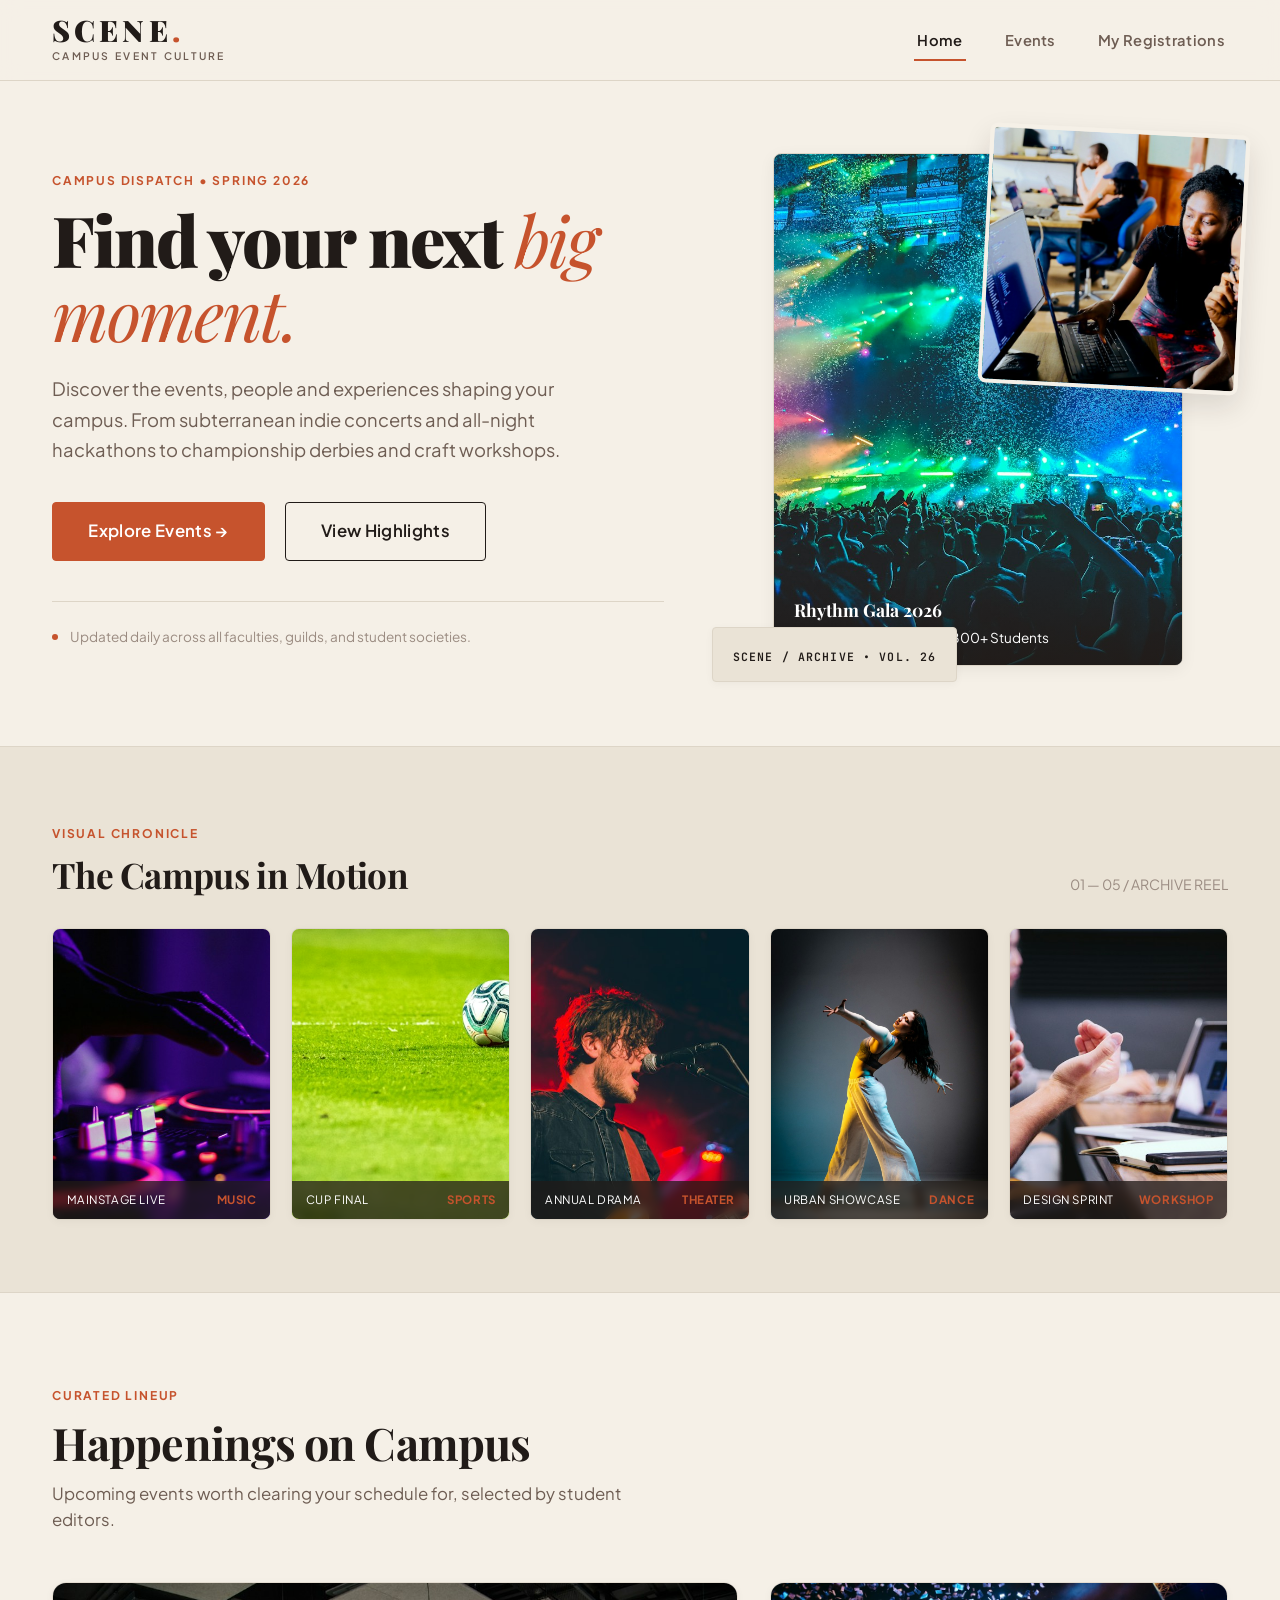
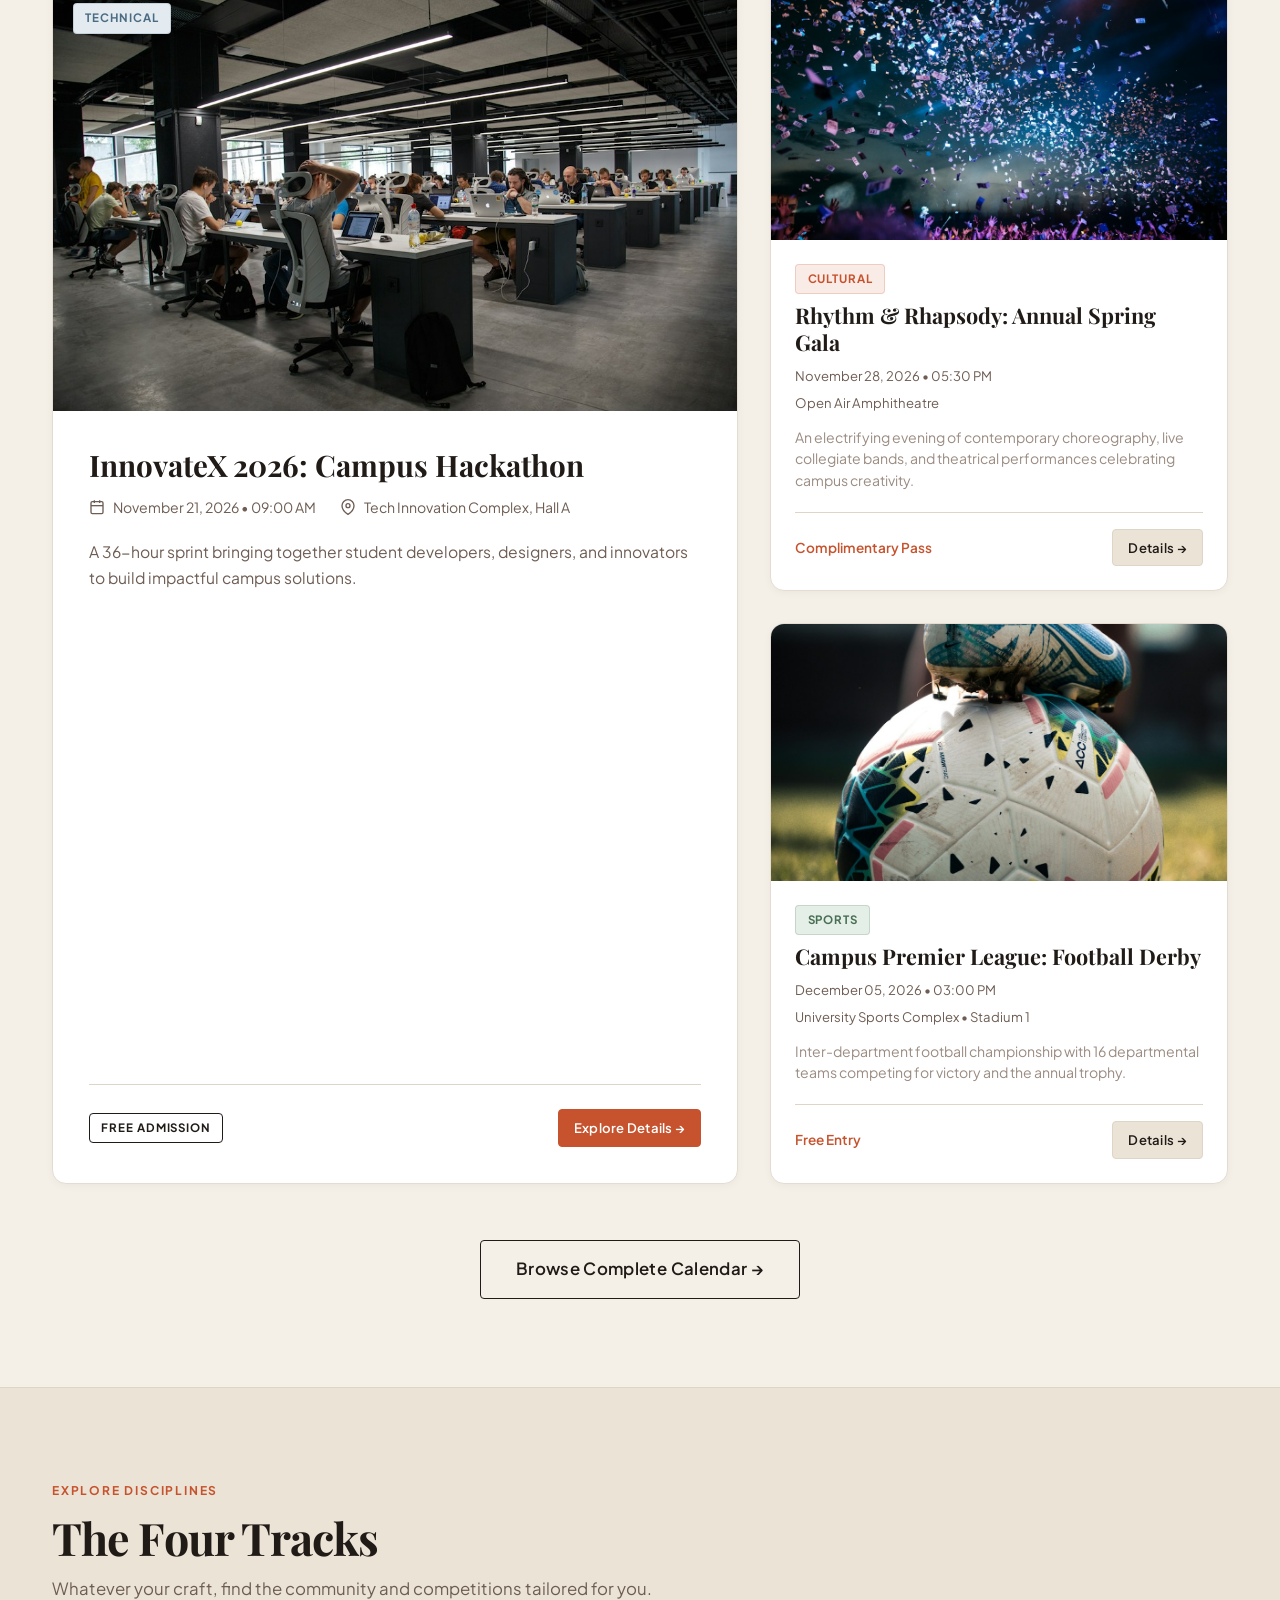
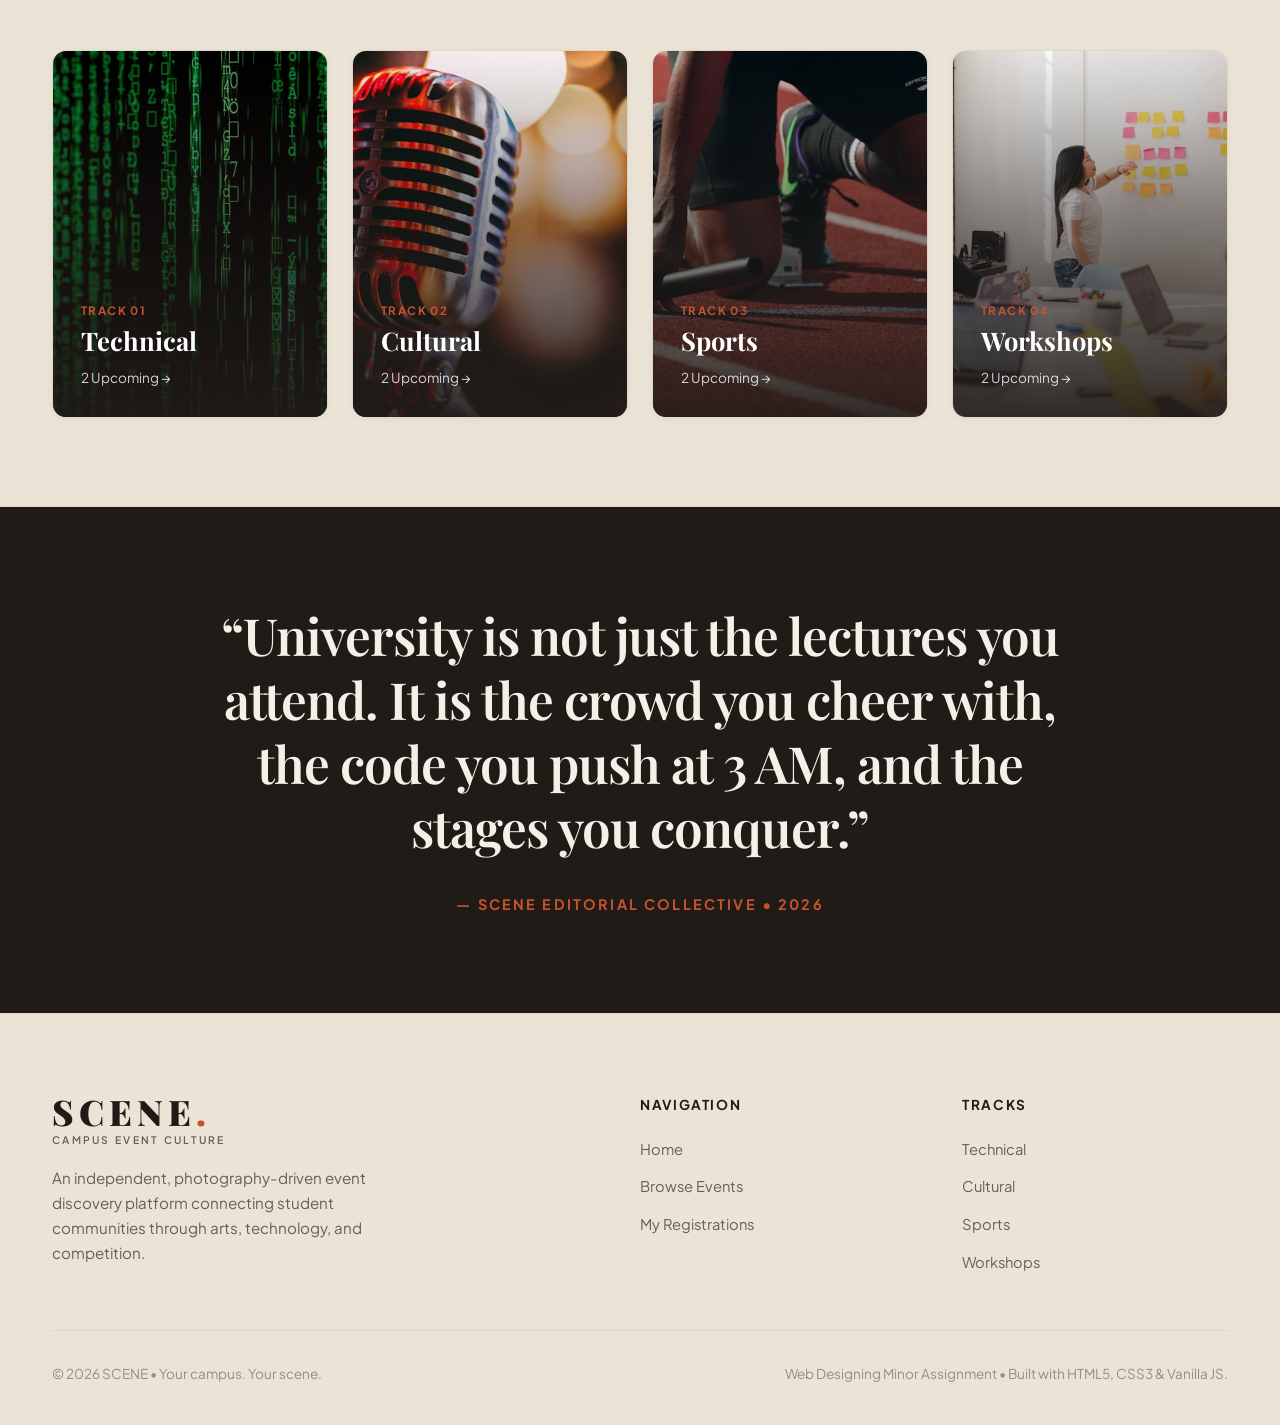
==== commit d4df8a27: "feat: implement event discovery and filtering" ====
--- a/index.html
+++ b/index.html
@@ -179,103 +179,105 @@
           <p class="section-subtitle">Upcoming events worth clearing your schedule for, selected by student editors.</p>
         </div>
 
-        <div class="editorial-events-layout">
-          <!-- Flagship Featured Event Card (Prominent Left) -->
-          <article class="flagship-event-card">
-            <div class="flagship-media">
-              <img src="assets/images/event-hackathon.jpg"
-                   alt="InnovateX 2026 Campus Hackathon"
-                   loading="lazy"
-                   data-fallback="assets/images/placeholder.svg">
-              <div class="flagship-badge-overlay">
-                <span class="badge badge-tech">Technical</span>
-              </div>
-            </div>
-            <div class="flagship-body">
-              <h3 class="flagship-title">InnovateX 2026: The 36-Hour Campus Hackathon</h3>
-              <div class="flagship-meta">
-                <div class="flagship-meta-item">
-                  <svg width="16" height="16" viewBox="0 0 24 24" fill="none" stroke="currentColor" stroke-width="2" aria-hidden="true">
-                    <rect x="3" y="4" width="18" height="18" rx="2" ry="2"></rect>
-                    <line x1="16" y1="2" x2="16" y2="6"></line>
-                    <line x1="8" y1="2" x2="8" y2="6"></line>
-                    <line x1="3" y1="10" x2="21" y2="10"></line>
-                  </svg>
-                  <span>March 28, 2026 &bull; 09:00 AM</span>
-                </div>
-                <div class="flagship-meta-item">
-                  <svg width="16" height="16" viewBox="0 0 24 24" fill="none" stroke="currentColor" stroke-width="2" aria-hidden="true">
-                    <path d="M21 10c0 7-9 13-9 13s-9-6-9-13a9 9 0 0 1 18 0z"></path>
-                    <circle cx="12" cy="10" r="3"></circle>
-                  </svg>
-                  <span>Tech Innovation Complex, Hall A</span>
-                </div>
-              </div>
-              <p class="flagship-desc">
-                Join 500+ student developers, designers, and systems architects for a 36-hour sprint tackling sustainability, health intelligence, and smart campus workflows. Mentors from top technology labs on-site with ₹1,50,000 in project awards.
-              </p>
-              <div class="flagship-footer">
-                <span class="badge badge-outline">Free Admission</span>
-                <a href="event-details.html?id=tech-01" class="btn btn-primary btn-sm">Explore Details &rarr;</a>
-              </div>
-            </div>
-          </article>
-
-          <!-- Supporting Events Stack (Right Column) -->
-          <div class="supporting-events-stack">
-            <!-- Supporting Event 1 -->
-            <article class="supporting-event-card">
-              <div class="supporting-media">
-                <img src="assets/images/event-gala.jpg"
-                     alt="Rhythm and Rhapsody Annual Gala"
+        <div id="featured-events-container">
+          <div class="editorial-events-layout">
+            <!-- Flagship Featured Event Card (Prominent Left) -->
+            <article class="flagship-event-card">
+              <div class="flagship-media">
+                <img src="assets/images/event-hackathon.jpg"
+                     alt="InnovateX 2026 Campus Hackathon"
                      loading="lazy"
                      data-fallback="assets/images/placeholder.svg">
+                <div class="flagship-badge-overlay">
+                  <span class="badge badge-tech">Technical</span>
+                </div>
               </div>
-              <div class="supporting-body">
-                <div style="margin-bottom: 0.5rem;">
-                  <span class="badge badge-cultural">Cultural</span>
-                </div>
-                <h3 class="supporting-title">Rhythm &amp; Rhapsody: Annual Spring Gala</h3>
-                <div class="supporting-meta">
-                  <span>April 04, 2026 &bull; 05:30 PM</span>
-                  <span>Open Air Amphitheatre</span>
-                </div>
-                <p class="supporting-desc">
-                  An electrifying showcase of collegiate bands, jazz quartets, and contemporary choreography under the amphitheatre stars.
+              <div class="flagship-body">
+                <h3 class="flagship-title">InnovateX 2026: Campus Hackathon</h3>
+                <div class="flagship-meta">
+                  <div class="flagship-meta-item">
+                    <svg width="16" height="16" viewBox="0 0 24 24" fill="none" stroke="currentColor" stroke-width="2" aria-hidden="true">
+                      <rect x="3" y="4" width="18" height="18" rx="2" ry="2"></rect>
+                      <line x1="16" y1="2" x2="16" y2="6"></line>
+                      <line x1="8" y1="2" x2="8" y2="6"></line>
+                      <line x1="3" y1="10" x2="21" y2="10"></line>
+                    </svg>
+                    <span>March 28, 2026 &bull; 09:00 AM</span>
+                  </div>
+                  <div class="flagship-meta-item">
+                    <svg width="16" height="16" viewBox="0 0 24 24" fill="none" stroke="currentColor" stroke-width="2" aria-hidden="true">
+                      <path d="M21 10c0 7-9 13-9 13s-9-6-9-13a9 9 0 0 1 18 0z"></path>
+                      <circle cx="12" cy="10" r="3"></circle>
+                    </svg>
+                    <span>Tech Innovation Complex, Hall A</span>
+                  </div>
+                </div>
+                <p class="flagship-desc">
+                  Join 500+ student developers, designers, and systems architects for a 36-hour sprint tackling sustainability, health intelligence, and smart campus workflows. Mentors from top technology labs on-site with ₹1,50,000 in project awards.
                 </p>
-                <div class="supporting-footer">
-                  <span style="font-size: 0.85rem; font-weight: 600; color: var(--primary);">Limited Passes</span>
-                  <a href="event-details.html?id=cult-01" class="btn btn-subtle btn-sm">Details &rarr;</a>
+                <div class="flagship-footer">
+                  <span class="badge badge-outline">Free Admission</span>
+                  <a href="event-details.html?id=tech-01" class="btn btn-primary btn-sm">Explore Details &rarr;</a>
                 </div>
               </div>
             </article>
 
-            <!-- Supporting Event 2 -->
-            <article class="supporting-event-card">
-              <div class="supporting-media">
-                <img src="assets/images/event-sports.jpg"
-                     alt="Campus Premier League Football"
-                     loading="lazy"
-                     data-fallback="assets/images/placeholder.svg">
-              </div>
-              <div class="supporting-body">
-                <div style="margin-bottom: 0.5rem;">
-                  <span class="badge badge-sports">Sports</span>
-                </div>
-                <h3 class="supporting-title">Campus Premier League: Football Derby</h3>
-                <div class="supporting-meta">
-                  <span>April 11, 2026 &bull; 03:00 PM</span>
-                  <span>University Sports Complex &bull; Stadium 1</span>
-                </div>
-                <p class="supporting-desc">
-                  16 departmental football sides clash in the semester’s most anticipated knockout tournament.
-                </p>
-                <div class="supporting-footer">
-                  <span style="font-size: 0.85rem; font-weight: 600; color: var(--text-muted);">Open Seating</span>
-                  <a href="event-details.html?id=sport-01" class="btn btn-subtle btn-sm">Details &rarr;</a>
-                </div>
-              </div>
-            </article>
+            <!-- Supporting Events Stack (Right Column) -->
+            <div class="supporting-events-stack">
+              <!-- Supporting Event 1 -->
+              <article class="supporting-event-card">
+                <div class="supporting-media">
+                  <img src="assets/images/event-gala.jpg"
+                       alt="Rhythm and Rhapsody Annual Gala"
+                       loading="lazy"
+                       data-fallback="assets/images/placeholder.svg">
+                </div>
+                <div class="supporting-body">
+                  <div style="margin-bottom: 0.5rem;">
+                    <span class="badge badge-cultural">Cultural</span>
+                  </div>
+                  <h3 class="supporting-title">Rhythm &amp; Rhapsody: Annual Spring Gala</h3>
+                  <div class="supporting-meta">
+                    <span>April 04, 2026 &bull; 05:30 PM</span>
+                    <span>Open Air Amphitheatre</span>
+                  </div>
+                  <p class="supporting-desc">
+                    An electrifying showcase of collegiate bands, jazz quartets, and contemporary choreography under the amphitheatre stars.
+                  </p>
+                  <div class="supporting-footer">
+                    <span style="font-size: 0.85rem; font-weight: 600; color: var(--primary);">Complimentary Pass</span>
+                    <a href="event-details.html?id=cult-01" class="btn btn-subtle btn-sm">Details &rarr;</a>
+                  </div>
+                </div>
+              </article>
+
+              <!-- Supporting Event 2 -->
+              <article class="supporting-event-card">
+                <div class="supporting-media">
+                  <img src="assets/images/event-sports.jpg"
+                       alt="Campus Premier League Football"
+                       loading="lazy"
+                       data-fallback="assets/images/placeholder.svg">
+                </div>
+                <div class="supporting-body">
+                  <div style="margin-bottom: 0.5rem;">
+                    <span class="badge badge-sports">Sports</span>
+                  </div>
+                  <h3 class="supporting-title">Campus Premier League: Football Derby</h3>
+                  <div class="supporting-meta">
+                    <span>April 11, 2026 &bull; 03:00 PM</span>
+                    <span>University Sports Complex &bull; Stadium 1</span>
+                  </div>
+                  <p class="supporting-desc">
+                    16 departmental football sides clash in the semester’s most anticipated knockout tournament.
+                  </p>
+                  <div class="supporting-footer">
+                    <span style="font-size: 0.85rem; font-weight: 600; color: var(--text-muted);">Free Entry</span>
+                    <a href="event-details.html?id=sport-01" class="btn btn-subtle btn-sm">Details &rarr;</a>
+                  </div>
+                </div>
+              </article>
+            </div>
           </div>
         </div>
 
@@ -302,7 +304,7 @@
             <div class="category-card-content">
               <span class="category-card-label">Track 01</span>
               <h3 class="category-card-heading">Technical</h3>
-              <span class="category-card-count">8 Upcoming &rarr;</span>
+              <span class="category-card-count">2 Upcoming &rarr;</span>
             </div>
           </a>
 
@@ -313,7 +315,7 @@
             <div class="category-card-content">
               <span class="category-card-label">Track 02</span>
               <h3 class="category-card-heading">Cultural</h3>
-              <span class="category-card-count">6 Upcoming &rarr;</span>
+              <span class="category-card-count">2 Upcoming &rarr;</span>
             </div>
           </a>
 
@@ -324,7 +326,7 @@
             <div class="category-card-content">
               <span class="category-card-label">Track 03</span>
               <h3 class="category-card-heading">Sports</h3>
-              <span class="category-card-count">5 Upcoming &rarr;</span>
+              <span class="category-card-count">2 Upcoming &rarr;</span>
             </div>
           </a>
 
@@ -335,7 +337,7 @@
             <div class="category-card-content">
               <span class="category-card-label">Track 04</span>
               <h3 class="category-card-heading">Workshops</h3>
-              <span class="category-card-count">5 Upcoming &rarr;</span>
+              <span class="category-card-count">2 Upcoming &rarr;</span>
             </div>
           </a>
         </div>
@@ -396,6 +398,7 @@
     </div>
   </footer>
 
+  <script src="js/events.js"></script>
   <script src="js/main.js"></script>
 </body>
 </html>
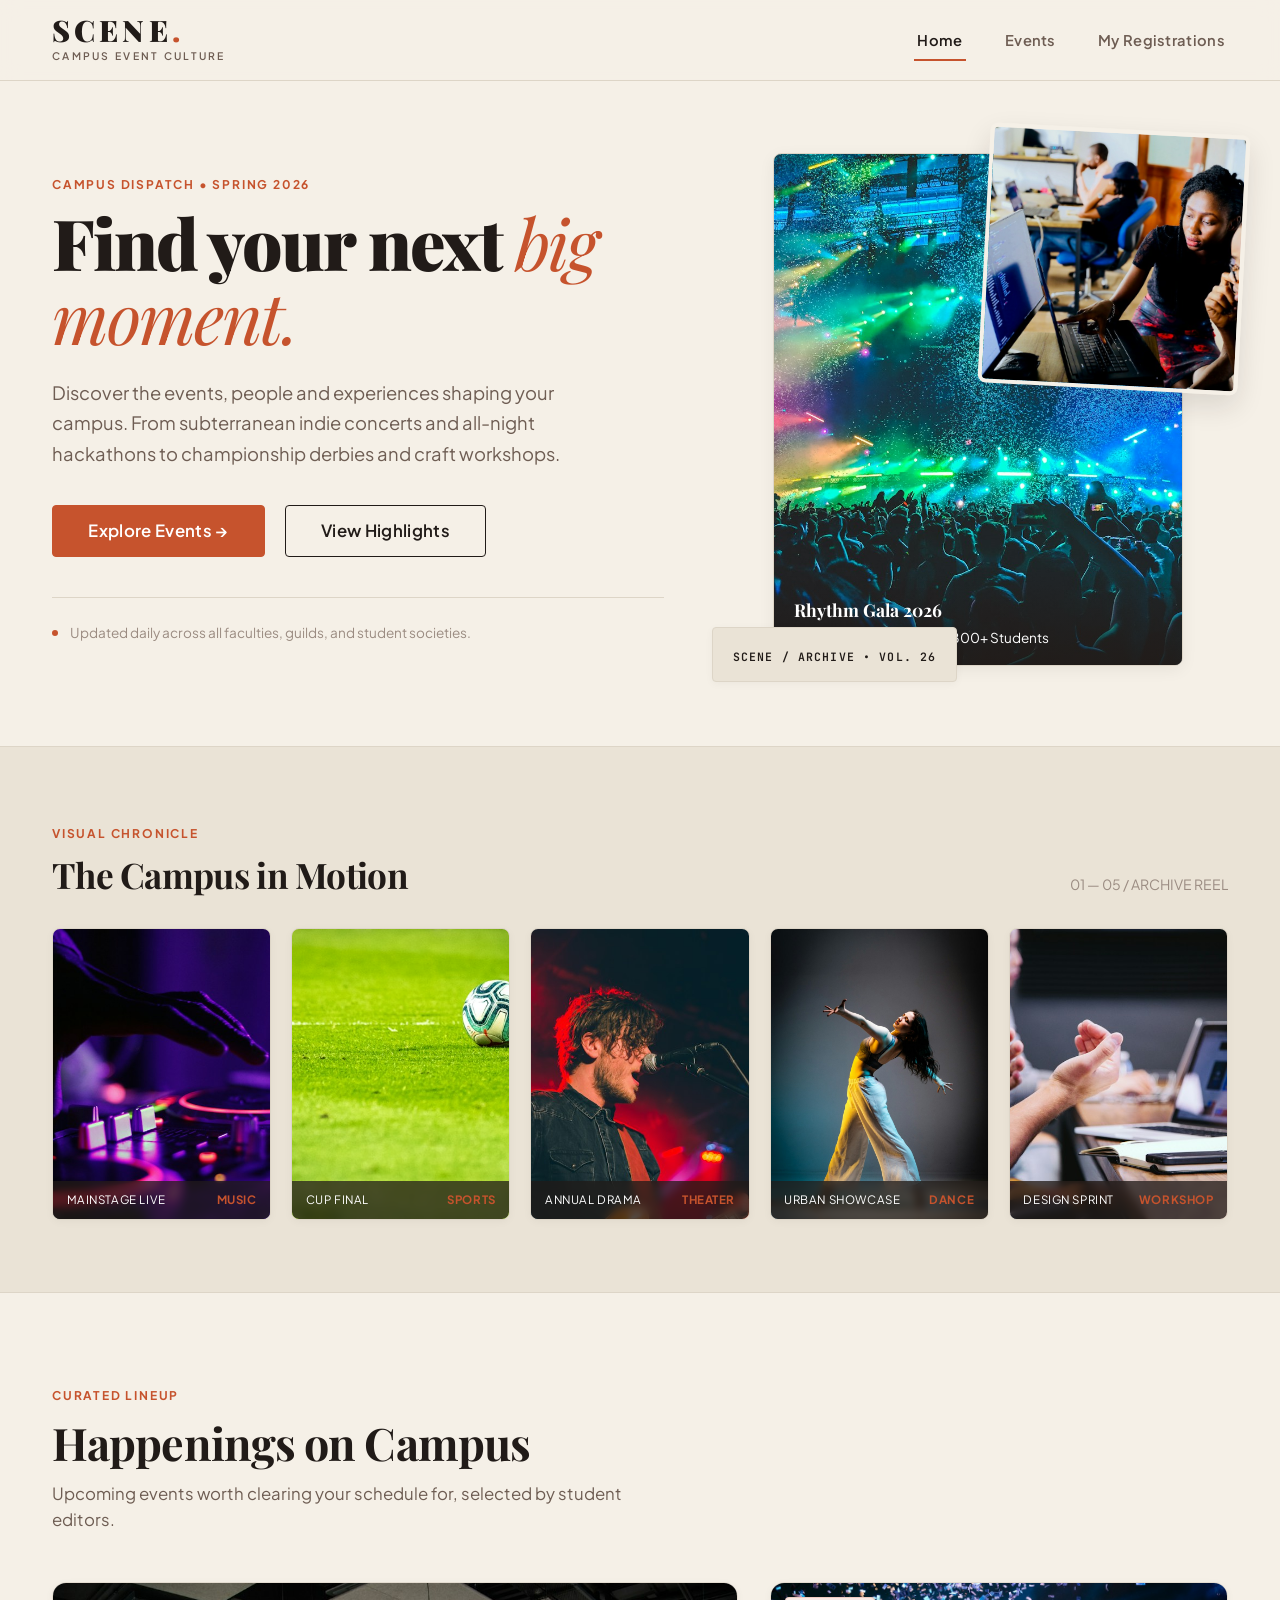
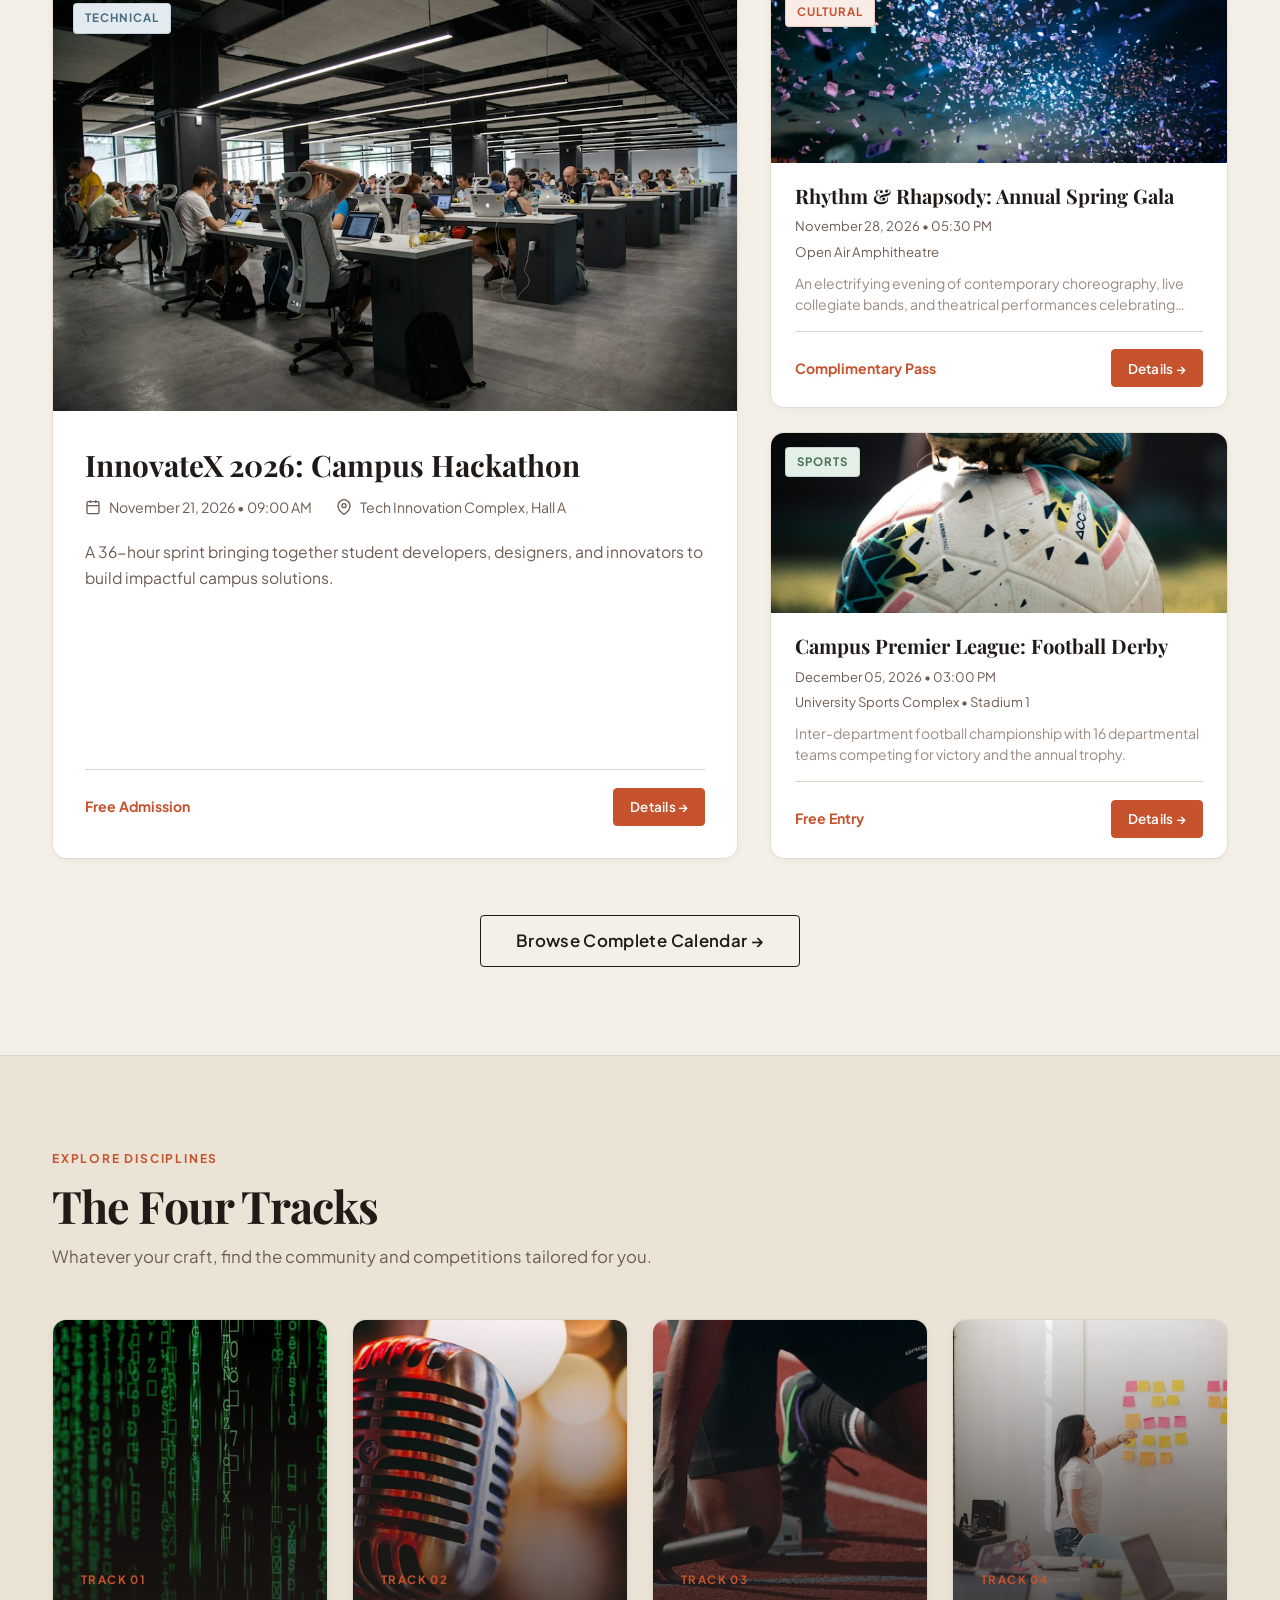
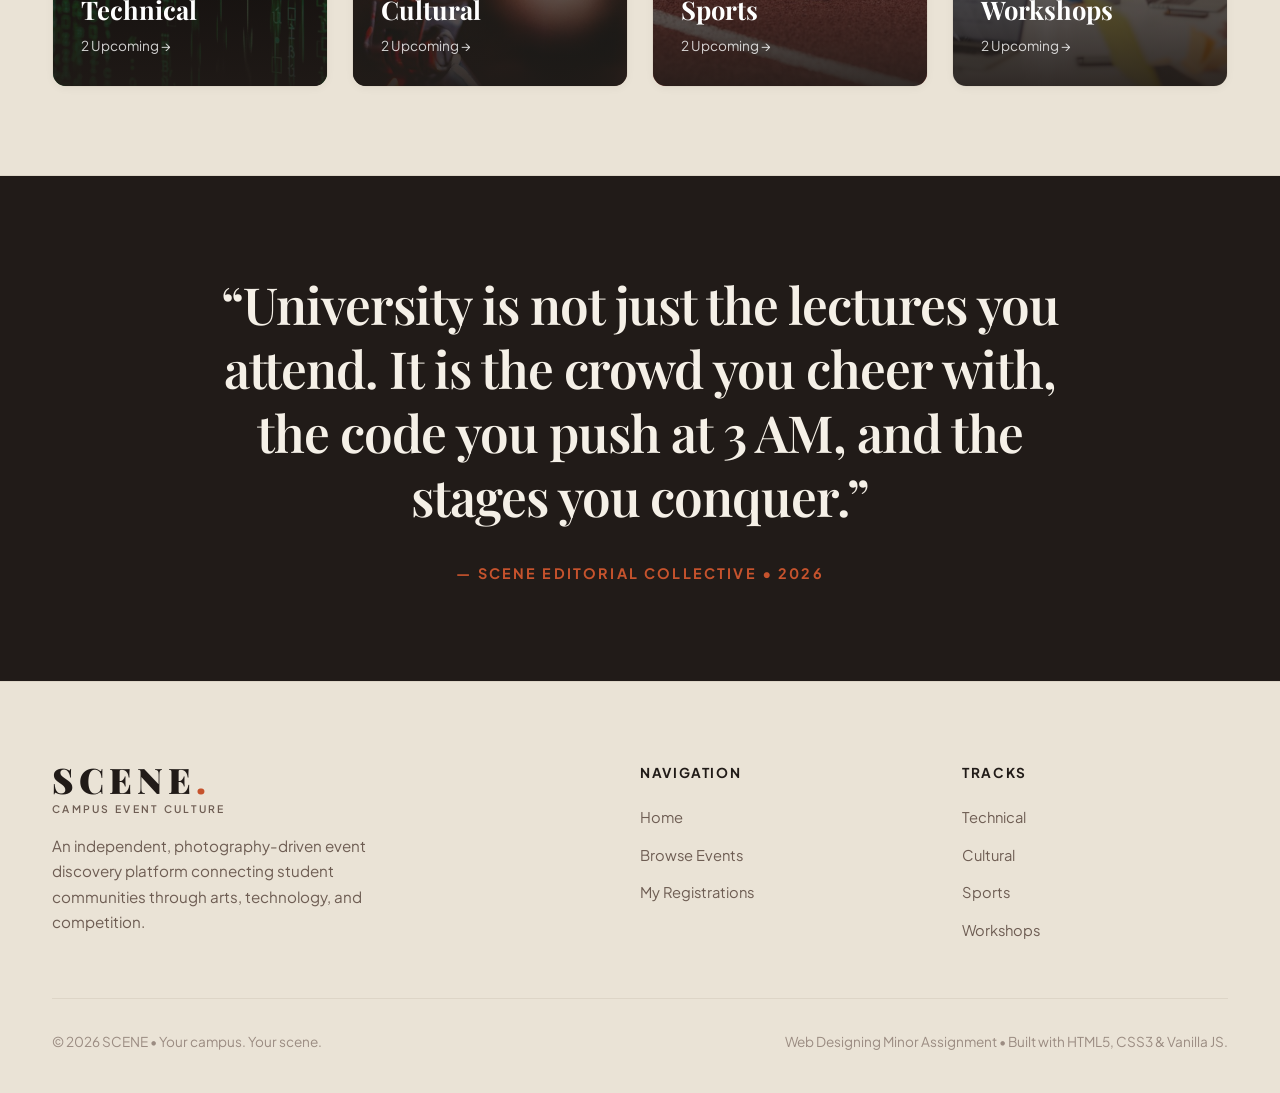
==== commit 0be659fe: "feat: complete SCENE registration system" ====
--- a/index.html
+++ b/index.html
@@ -215,9 +215,9 @@
                 <p class="flagship-desc">
                   Join 500+ student developers, designers, and systems architects for a 36-hour sprint tackling sustainability, health intelligence, and smart campus workflows. Mentors from top technology labs on-site with ₹1,50,000 in project awards.
                 </p>
-                <div class="flagship-footer">
-                  <span class="badge badge-outline">Free Admission</span>
-                  <a href="event-details.html?id=tech-01" class="btn btn-primary btn-sm">Explore Details &rarr;</a>
+                <div class="event-card-footer">
+                  <span class="event-price-tag">Free Admission</span>
+                  <a href="event-details.html?id=tech-01" class="btn btn-primary btn-sm">Details &rarr;</a>
                 </div>
               </div>
             </article>
@@ -231,11 +231,11 @@
                        alt="Rhythm and Rhapsody Annual Gala"
                        loading="lazy"
                        data-fallback="assets/images/placeholder.svg">
+                  <div class="supporting-badge-wrap">
+                    <span class="badge badge-cultural">Cultural</span>
+                  </div>
                 </div>
                 <div class="supporting-body">
-                  <div style="margin-bottom: 0.5rem;">
-                    <span class="badge badge-cultural">Cultural</span>
-                  </div>
                   <h3 class="supporting-title">Rhythm &amp; Rhapsody: Annual Spring Gala</h3>
                   <div class="supporting-meta">
                     <span>April 04, 2026 &bull; 05:30 PM</span>
@@ -244,9 +244,9 @@
                   <p class="supporting-desc">
                     An electrifying showcase of collegiate bands, jazz quartets, and contemporary choreography under the amphitheatre stars.
                   </p>
-                  <div class="supporting-footer">
-                    <span style="font-size: 0.85rem; font-weight: 600; color: var(--primary);">Complimentary Pass</span>
-                    <a href="event-details.html?id=cult-01" class="btn btn-subtle btn-sm">Details &rarr;</a>
+                  <div class="event-card-footer">
+                    <span class="event-price-tag">Complimentary Pass</span>
+                    <a href="event-details.html?id=cult-01" class="btn btn-primary btn-sm">Details &rarr;</a>
                   </div>
                 </div>
               </article>
@@ -258,11 +258,11 @@
                        alt="Campus Premier League Football"
                        loading="lazy"
                        data-fallback="assets/images/placeholder.svg">
+                  <div class="supporting-badge-wrap">
+                    <span class="badge badge-sports">Sports</span>
+                  </div>
                 </div>
                 <div class="supporting-body">
-                  <div style="margin-bottom: 0.5rem;">
-                    <span class="badge badge-sports">Sports</span>
-                  </div>
                   <h3 class="supporting-title">Campus Premier League: Football Derby</h3>
                   <div class="supporting-meta">
                     <span>April 11, 2026 &bull; 03:00 PM</span>
@@ -271,9 +271,9 @@
                   <p class="supporting-desc">
                     16 departmental football sides clash in the semester’s most anticipated knockout tournament.
                   </p>
-                  <div class="supporting-footer">
-                    <span style="font-size: 0.85rem; font-weight: 600; color: var(--text-muted);">Free Entry</span>
-                    <a href="event-details.html?id=sport-01" class="btn btn-subtle btn-sm">Details &rarr;</a>
+                  <div class="event-card-footer">
+                    <span class="event-price-tag">Free Entry</span>
+                    <a href="event-details.html?id=sport-01" class="btn btn-primary btn-sm">Details &rarr;</a>
                   </div>
                 </div>
               </article>
--- a/css/style.css
+++ b/css/style.css
@@ -347,6 +347,8 @@
   transition: all var(--transition-fast);
   letter-spacing: 0.02em;
   white-space: nowrap;
+  line-height: 1.2;
+  text-decoration: none;
 }
 
 .btn-primary {
@@ -359,6 +361,24 @@
   background-color: var(--primary-hover);
   border-color: var(--primary-hover);
   transform: translateY(-1px);
+  color: #FFFFFF;
+}
+
+.btn-primary:focus-visible {
+  outline: 2px solid var(--primary);
+  outline-offset: 3px;
+}
+
+.btn-primary:active {
+  background-color: #8F3517;
+  border-color: #8F3517;
+  transform: translateY(0);
+}
+
+.btn-primary:disabled {
+  opacity: 0.55;
+  cursor: not-allowed;
+  pointer-events: none;
 }
 
 .btn-outline {
@@ -368,9 +388,26 @@
 }
 
 .btn-outline:hover {
-  background-color: var(--text-main);
-  color: var(--bg-main);
+  background-color: var(--bg-surface);
+  color: var(--text-main);
+  border-color: var(--border-strong);
   transform: translateY(-1px);
+}
+
+.btn-outline:focus-visible {
+  outline: 2px solid var(--primary);
+  outline-offset: 3px;
+}
+
+.btn-outline:active {
+  background-color: var(--bg-surface-alt);
+  transform: translateY(0);
+}
+
+.btn-outline:disabled {
+  opacity: 0.55;
+  cursor: not-allowed;
+  pointer-events: none;
 }
 
 .btn-subtle {
@@ -381,11 +418,31 @@
 
 .btn-subtle:hover {
   background-color: #DDD4C3;
+  color: var(--text-main);
+  transform: translateY(-1px);
+}
+
+.btn-subtle:focus-visible {
+  outline: 2px solid var(--primary);
+  outline-offset: 3px;
+}
+
+.btn-subtle:active {
+  background-color: #D2C8B5;
+  transform: translateY(0);
+}
+
+.btn-subtle:disabled {
+  opacity: 0.55;
+  cursor: not-allowed;
+  pointer-events: none;
 }
 
 .btn-sm {
-  padding: 0.45rem 0.95rem;
-  font-size: 0.82rem;
+  min-height: 38px;
+  padding: 0.45rem 1rem;
+  font-size: 0.84rem;
+  line-height: 1;
 }
 
 .btn-lg {
@@ -683,6 +740,7 @@
   display: grid;
   grid-template-columns: 1.2fr 0.8fr;
   gap: 2rem;
+  align-items: stretch;
 }
 
 /* Flagship Big Event Card */
@@ -706,6 +764,7 @@
   position: relative;
   width: 100%;
   aspect-ratio: 16 / 10;
+  min-height: 360px;
   overflow: hidden;
   background-color: var(--bg-surface);
 }
@@ -729,7 +788,7 @@
 }
 
 .flagship-body {
-  padding: 2.25rem;
+  padding: 2.25rem 2rem 2rem;
   display: flex;
   flex-direction: column;
   flex-grow: 1;
@@ -764,23 +823,34 @@
   font-size: 0.98rem;
   line-height: 1.65;
   color: var(--text-muted);
-  margin-bottom: 1.75rem;
-  flex-grow: 1;
-}
-
-.flagship-footer {
-  padding-top: 1.5rem;
+  margin-bottom: 1.5rem;
+}
+
+.flagship-footer,
+.supporting-footer,
+.event-card-footer {
+  margin-top: auto;
+  padding-top: 1.1rem;
   border-top: 1px solid var(--border-subtle);
   display: flex;
   align-items: center;
   justify-content: space-between;
+  gap: 1rem;
+}
+
+.event-price-tag {
+  font-family: var(--font-sans);
+  font-size: 0.88rem;
+  font-weight: 700;
+  color: var(--primary);
+  white-space: nowrap;
 }
 
 /* Secondary Supporting Event Cards Column */
 .supporting-events-stack {
   display: flex;
   flex-direction: column;
-  gap: 2rem;
+  gap: 1.5rem;
 }
 
 .supporting-event-card {
@@ -792,6 +862,7 @@
   flex-direction: column;
   box-shadow: var(--shadow-subtle);
   transition: transform var(--transition-fast), box-shadow var(--transition-fast);
+  flex: 1;
 }
 
 .supporting-event-card:hover {
@@ -802,9 +873,17 @@
 .supporting-media {
   position: relative;
   width: 100%;
-  aspect-ratio: 16 / 9;
+  aspect-ratio: 16 / 8;
+  max-height: 180px;
   overflow: hidden;
   background-color: var(--bg-surface);
+}
+
+.supporting-badge-wrap {
+  position: absolute;
+  top: 0.85rem;
+  left: 0.85rem;
+  z-index: 2;
 }
 
 .supporting-media img {
@@ -819,7 +898,7 @@
 }
 
 .supporting-body {
-  padding: 1.5rem;
+  padding: 1.25rem 1.5rem;
   display: flex;
   flex-direction: column;
   flex-grow: 1;
@@ -827,35 +906,31 @@
 
 .supporting-title {
   font-family: var(--font-serif);
-  font-size: 1.35rem;
+  font-size: 1.25rem;
   font-weight: 700;
   line-height: 1.25;
   color: var(--text-main);
-  margin-bottom: 0.6rem;
+  margin-bottom: 0.45rem;
 }
 
 .supporting-meta {
   font-size: 0.82rem;
   color: var(--text-muted);
-  margin-bottom: 0.85rem;
-  display: flex;
-  flex-direction: column;
-  gap: 0.35rem;
+  margin-bottom: 0.65rem;
+  display: flex;
+  flex-direction: column;
+  gap: 0.3rem;
 }
 
 .supporting-desc {
   font-size: 0.88rem;
-  line-height: 1.55;
+  line-height: 1.5;
   color: var(--text-dim);
-  margin-bottom: 1.25rem;
-}
-
-.supporting-footer {
-  padding-top: 1rem;
-  border-top: 1px solid var(--border-subtle);
-  display: flex;
-  align-items: center;
-  justify-content: space-between;
+  margin-bottom: 1rem;
+  display: -webkit-box;
+  -webkit-line-clamp: 2;
+  -webkit-box-orient: vertical;
+  overflow: hidden;
 }
 
 /* ==========================================================================
@@ -1221,18 +1296,8 @@
   overflow: hidden;
 }
 
-.event-card-footer {
-  padding-top: 1.1rem;
-  border-top: 1px solid var(--border-subtle);
-  display: flex;
-  align-items: center;
-  justify-content: space-between;
-}
-
-.event-price-tag {
-  font-size: 0.88rem;
-  font-weight: 700;
-  color: var(--cat-sports);
+.event-card-body .event-card-footer {
+  margin-top: auto;
 }
 
 /* ==========================================================================
@@ -1512,6 +1577,168 @@
 }
 
 /* ==========================================================================
+   Alert Banners & Form Feedback
+   ========================================================================== */
+.alert-banner {
+  display: none;
+  padding: 0.9rem 1.15rem;
+  border-radius: var(--radius-sm);
+  margin-bottom: 1.25rem;
+  font-family: var(--font-sans);
+  font-size: 0.88rem;
+  line-height: 1.5;
+}
+
+.alert-banner.visible {
+  display: block;
+}
+
+.alert-warning {
+  background-color: #FDF4E7;
+  border: 1px solid #F5D3A6;
+  color: #9A5B18;
+}
+
+.alert-error {
+  background-color: #FCEEED;
+  border: 1px solid #F5B8B5;
+  color: #B43834;
+}
+
+.alert-success {
+  background-color: #EBF7EE;
+  border: 1px solid #B8E4C0;
+  color: #2D6B3E;
+}
+
+/* ==========================================================================
+   Accessible Modals (Success Confirmation & Cancellation Dialog)
+   ========================================================================== */
+.modal-backdrop {
+  position: fixed;
+  top: 0;
+  left: 0;
+  right: 0;
+  bottom: 0;
+  background-color: rgba(33, 27, 24, 0.65);
+  backdrop-filter: blur(4px);
+  z-index: 1000;
+  display: flex;
+  align-items: center;
+  justify-content: center;
+  padding: 1.5rem;
+  opacity: 0;
+  pointer-events: none;
+  transition: opacity var(--transition-normal);
+}
+
+.modal-backdrop.is-open {
+  opacity: 1;
+  pointer-events: auto;
+}
+
+.modal-dialog {
+  background-color: #FFFFFF;
+  border: 1px solid var(--border-card);
+  border-radius: var(--radius-lg);
+  max-width: 520px;
+  width: 100%;
+  padding: 2.25rem;
+  box-shadow: var(--shadow-hover);
+  position: relative;
+  transform: translateY(16px);
+  transition: transform var(--transition-normal);
+}
+
+.modal-backdrop.is-open .modal-dialog {
+  transform: translateY(0);
+}
+
+.modal-header {
+  display: flex;
+  align-items: flex-start;
+  justify-content: space-between;
+  margin-bottom: 1.25rem;
+}
+
+.modal-title {
+  font-family: var(--font-serif);
+  font-size: 1.6rem;
+  font-weight: 700;
+  color: var(--text-main);
+  line-height: 1.2;
+}
+
+.modal-close-x {
+  background: transparent;
+  border: none;
+  font-size: 1.6rem;
+  line-height: 1;
+  color: var(--text-dim);
+  cursor: pointer;
+  padding: 0.25rem 0.5rem;
+  border-radius: var(--radius-sm);
+  transition: color var(--transition-fast), background-color var(--transition-fast);
+}
+
+.modal-close-x:hover {
+  color: var(--text-main);
+  background-color: var(--bg-surface);
+}
+
+.modal-close-x:focus-visible {
+  outline: 2px solid var(--primary);
+  outline-offset: 2px;
+}
+
+.modal-body {
+  font-size: 0.95rem;
+  color: var(--text-muted);
+  line-height: 1.6;
+  margin-bottom: 1.75rem;
+}
+
+.modal-pass-card {
+  background-color: var(--bg-main);
+  border: 1px dashed var(--border-subtle);
+  border-radius: var(--radius-md);
+  padding: 1.25rem;
+  margin: 1.25rem 0;
+  display: flex;
+  flex-direction: column;
+  gap: 0.65rem;
+}
+
+.modal-pass-code {
+  font-family: var(--font-mono);
+  font-size: 1.25rem;
+  font-weight: 700;
+  color: var(--primary);
+  letter-spacing: 0.08em;
+}
+
+.modal-footer {
+  display: flex;
+  align-items: center;
+  justify-content: flex-end;
+  gap: 1rem;
+  flex-wrap: wrap;
+}
+
+.modal-footer .btn {
+  min-height: 44px;
+  padding: 0.7rem 1.5rem;
+  font-size: 0.92rem;
+  box-sizing: border-box;
+}
+
+/* Keyframes for subtle spinner */
+@keyframes spin {
+  from { transform: rotate(0deg); }
+  to { transform: rotate(360deg); }
+}
+
+/* ==========================================================================
    Responsive Breakpoints
    ========================================================================== */
 @media (max-width: 1040px) {
@@ -1536,6 +1763,10 @@
 
   .editorial-events-layout {
     grid-template-columns: 1fr;
+  }
+
+  .flagship-media {
+    min-height: 240px;
   }
 
   .photo-category-grid {
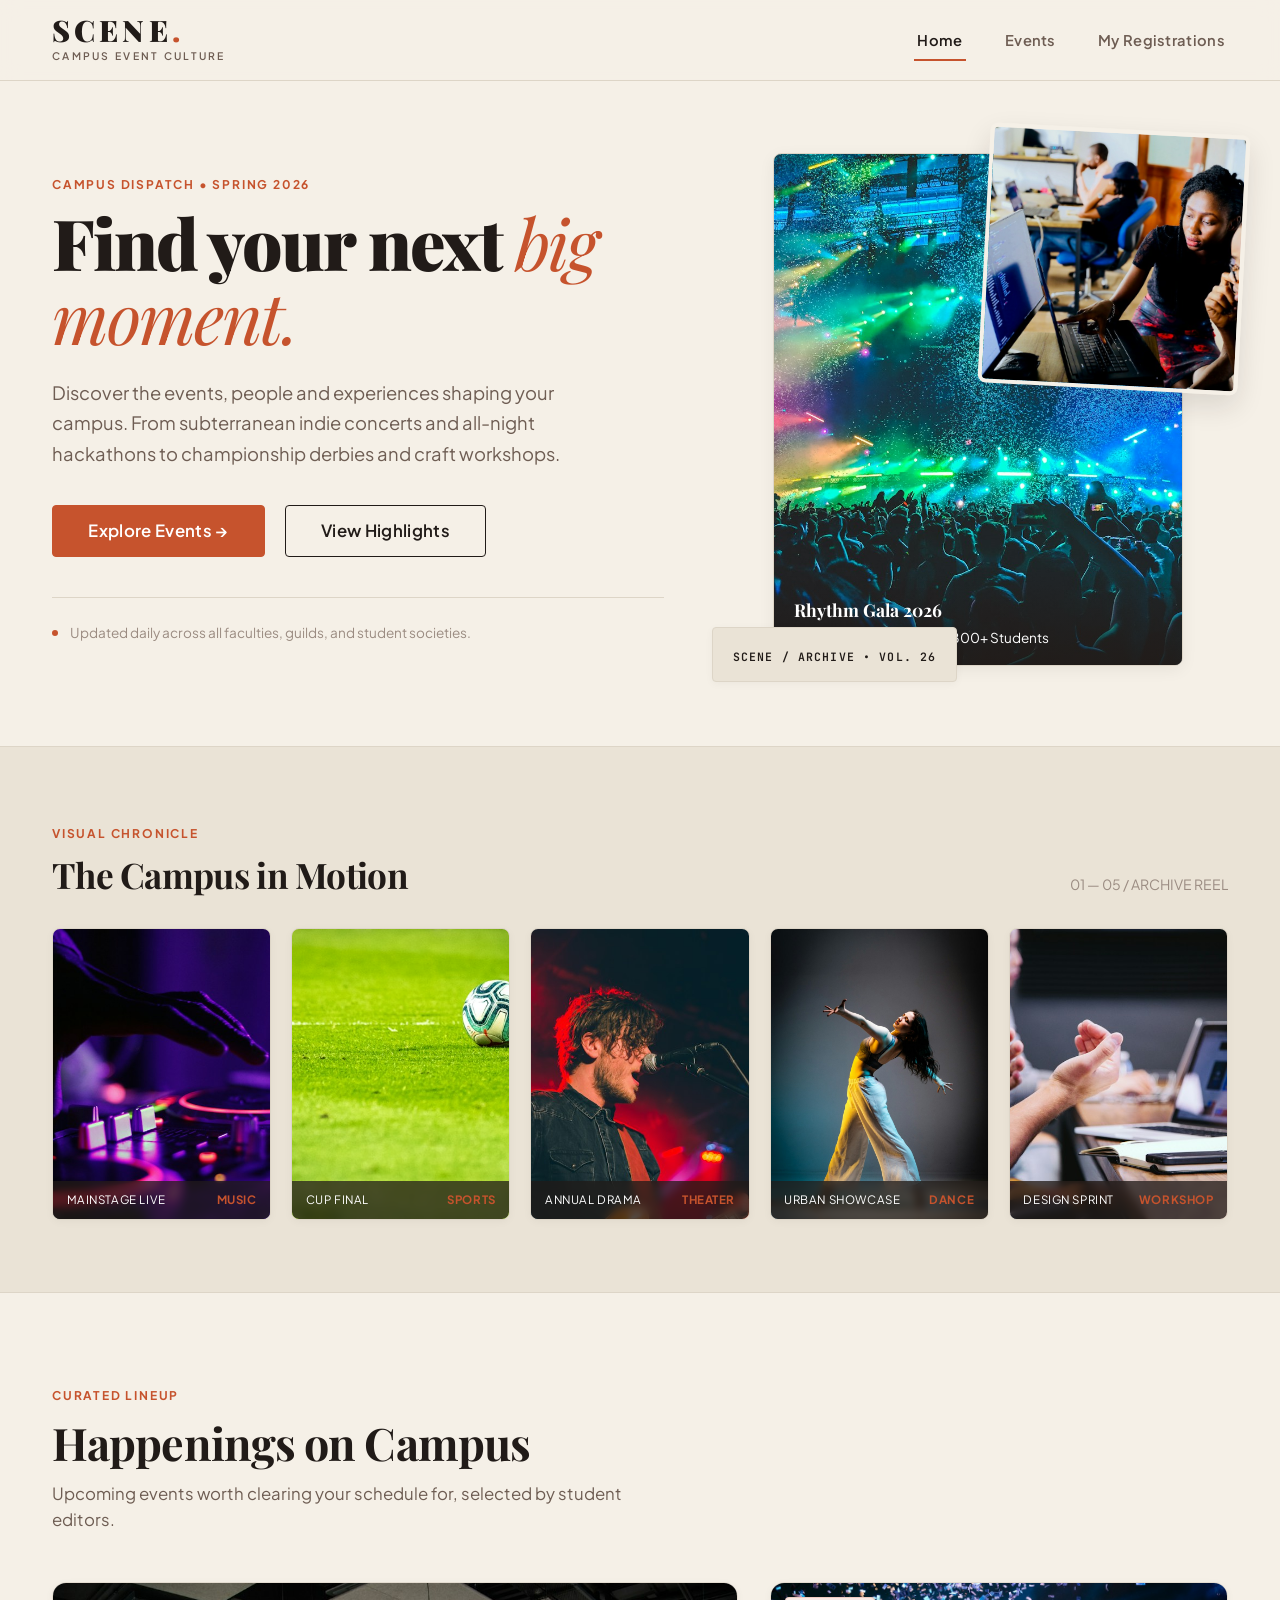
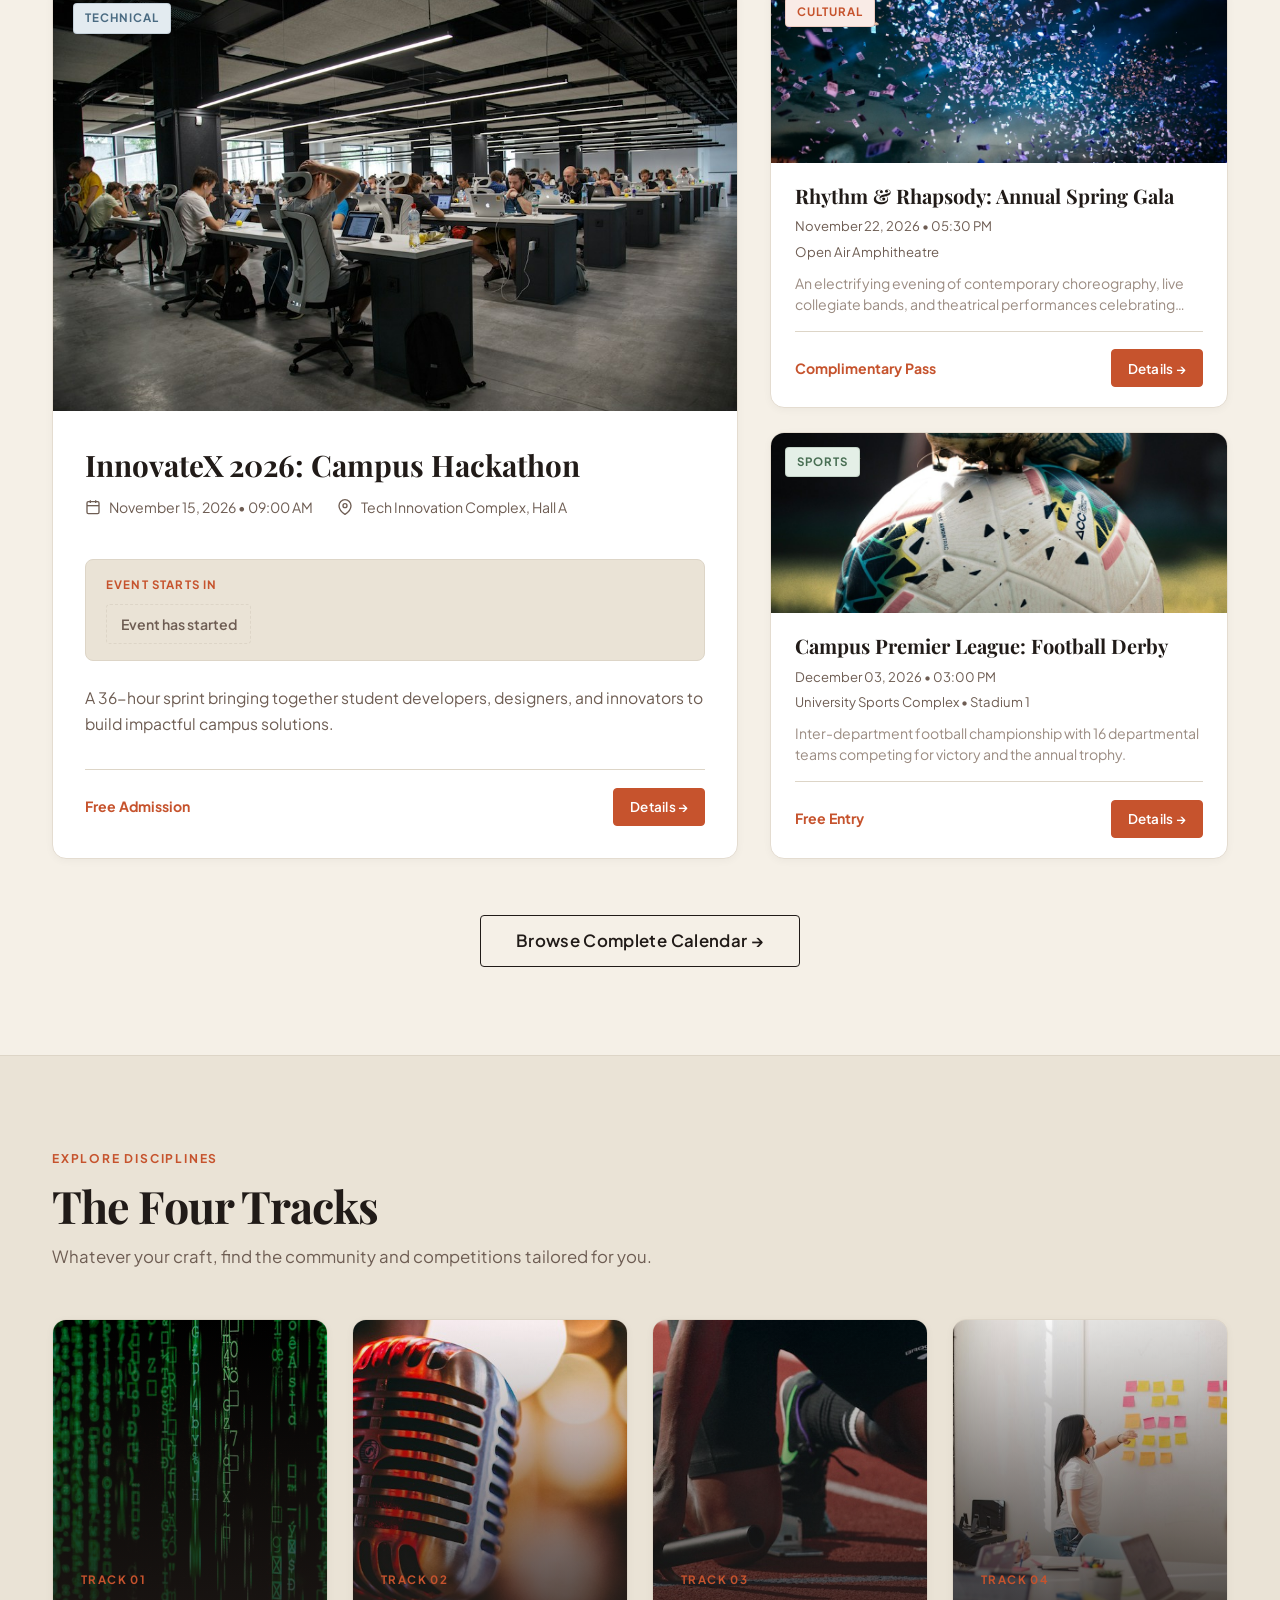
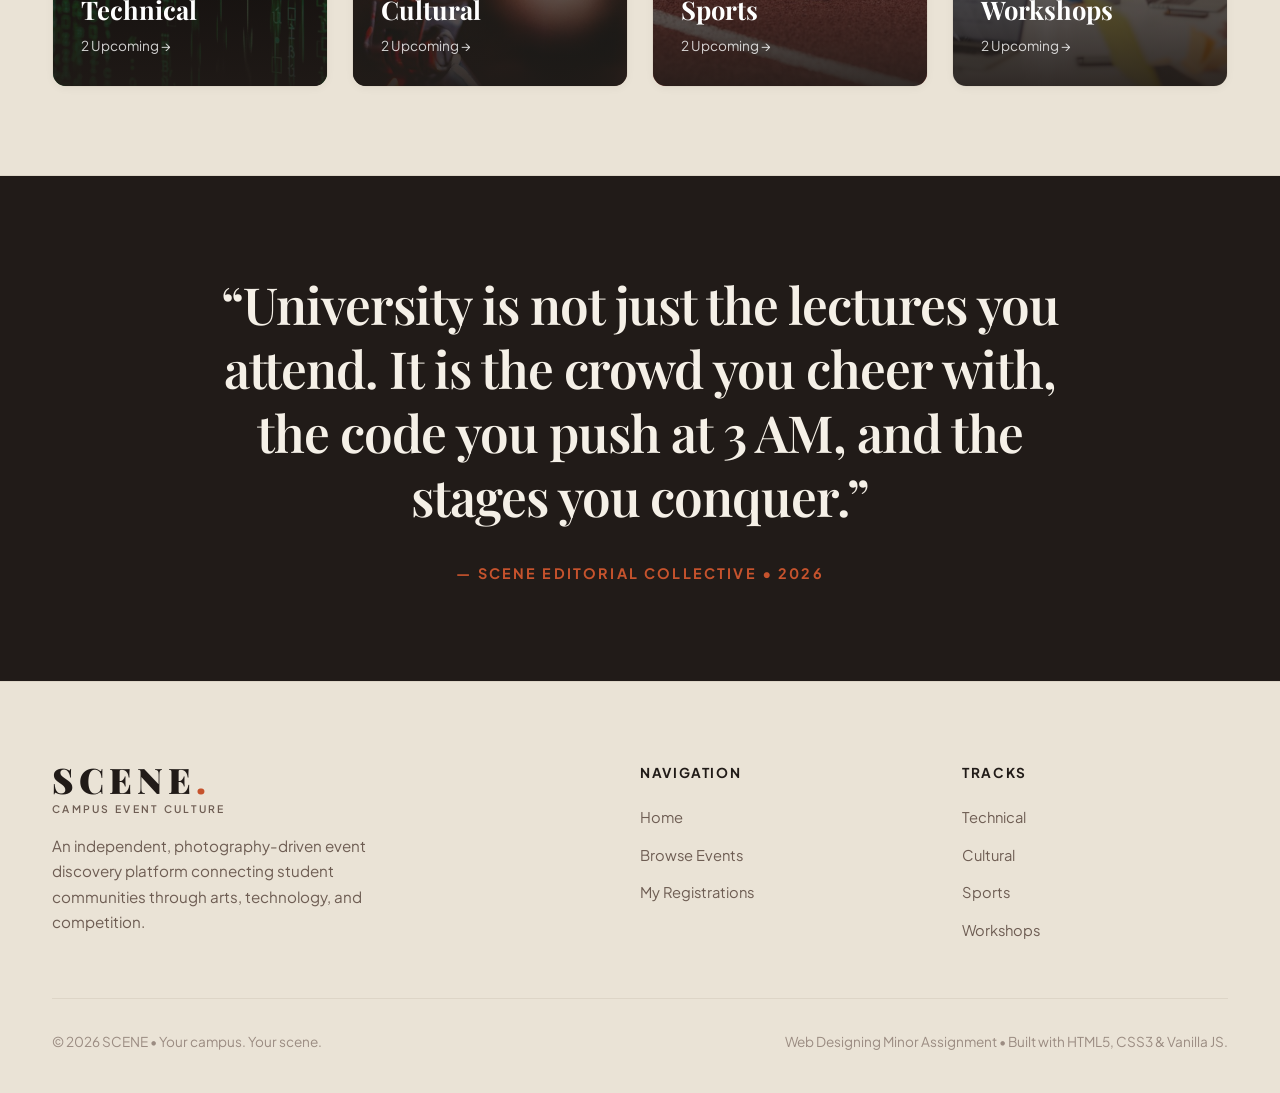
==== commit 31dbd078: "feat: event countdown timer added" ====
--- a/index.html
+++ b/index.html
@@ -212,6 +212,10 @@
                     <span>Tech Innovation Complex, Hall A</span>
                   </div>
                 </div>
+                <div class="featured-countdown-wrap">
+                  <span class="countdown-eyebrow">Event Starts In</span>
+                  <div id="featured-countdown" class="countdown-units" aria-live="polite"></div>
+                </div>
                 <p class="flagship-desc">
                   Join 500+ student developers, designers, and systems architects for a 36-hour sprint tackling sustainability, health intelligence, and smart campus workflows. Mentors from top technology labs on-site with ₹1,50,000 in project awards.
                 </p>
@@ -398,6 +402,7 @@
     </div>
   </footer>
 
+  <script src="js/countdown.js"></script>
   <script src="js/events.js"></script>
   <script src="js/main.js"></script>
 </body>
--- a/css/style.css
+++ b/css/style.css
@@ -1850,3 +1850,116 @@
     text-align: center;
   }
 }
+
+
+/* ==========================================================================
+   Event Countdown Timer Component
+   ========================================================================== */
+.featured-countdown-wrap {
+  margin: 1.25rem 0 1.5rem;
+  padding: 1rem 1.25rem;
+  background-color: var(--bg-surface);
+  border: 1px solid var(--border-subtle);
+  border-radius: var(--radius-md);
+  display: inline-flex;
+  flex-direction: column;
+  gap: 0.6rem;
+}
+
+.countdown-eyebrow {
+  font-family: var(--font-sans);
+  font-size: 0.72rem;
+  font-weight: 700;
+  text-transform: uppercase;
+  letter-spacing: 0.1em;
+  color: var(--primary);
+}
+
+.detail-countdown-wrap {
+  margin-top: 1.5rem;
+  padding-top: 1.25rem;
+  border-top: 1px solid var(--border-subtle);
+}
+
+.countdown-units {
+  display: flex;
+  align-items: center;
+  gap: 0.6rem;
+  flex-wrap: wrap;
+}
+
+.count-unit {
+  display: flex;
+  flex-direction: column;
+  align-items: center;
+  justify-content: center;
+  background-color: var(--bg-card);
+  border: 1px solid var(--border-subtle);
+  border-radius: var(--radius-sm);
+  padding: 0.5rem 0.65rem;
+  min-width: 62px;
+  box-shadow: var(--shadow-subtle);
+}
+
+.sidebar-card .count-unit {
+  background-color: var(--bg-surface);
+}
+
+.count-value {
+  font-family: var(--font-mono);
+  font-variant-numeric: tabular-nums;
+  font-size: 1.35rem;
+  font-weight: 700;
+  line-height: 1.1;
+  color: var(--text-main);
+}
+
+.count-label {
+  font-family: var(--font-sans);
+  font-size: 0.65rem;
+  font-weight: 600;
+  text-transform: uppercase;
+  letter-spacing: 0.06em;
+  color: var(--text-muted);
+  margin-top: 0.2rem;
+}
+
+.countdown-ended {
+  display: inline-block;
+  padding: 0.5rem 0.85rem;
+  font-family: var(--font-sans);
+  font-size: 0.88rem;
+  font-weight: 600;
+  color: var(--text-muted);
+  background-color: var(--bg-surface);
+  border: 1px dashed var(--border-subtle);
+  border-radius: var(--radius-sm);
+}
+
+.countdown-unavailable {
+  font-family: var(--font-sans);
+  font-size: 0.85rem;
+  color: var(--text-dim);
+  font-style: italic;
+}
+
+@media (max-width: 480px) {
+  .featured-countdown-wrap {
+    width: 100%;
+    padding: 0.85rem 1rem;
+  }
+  .countdown-units {
+    gap: 0.4rem;
+  }
+  .count-unit {
+    min-width: 54px;
+    padding: 0.4rem 0.45rem;
+    flex: 1;
+  }
+  .count-value {
+    font-size: 1.15rem;
+  }
+  .count-label {
+    font-size: 0.58rem;
+  }
+}
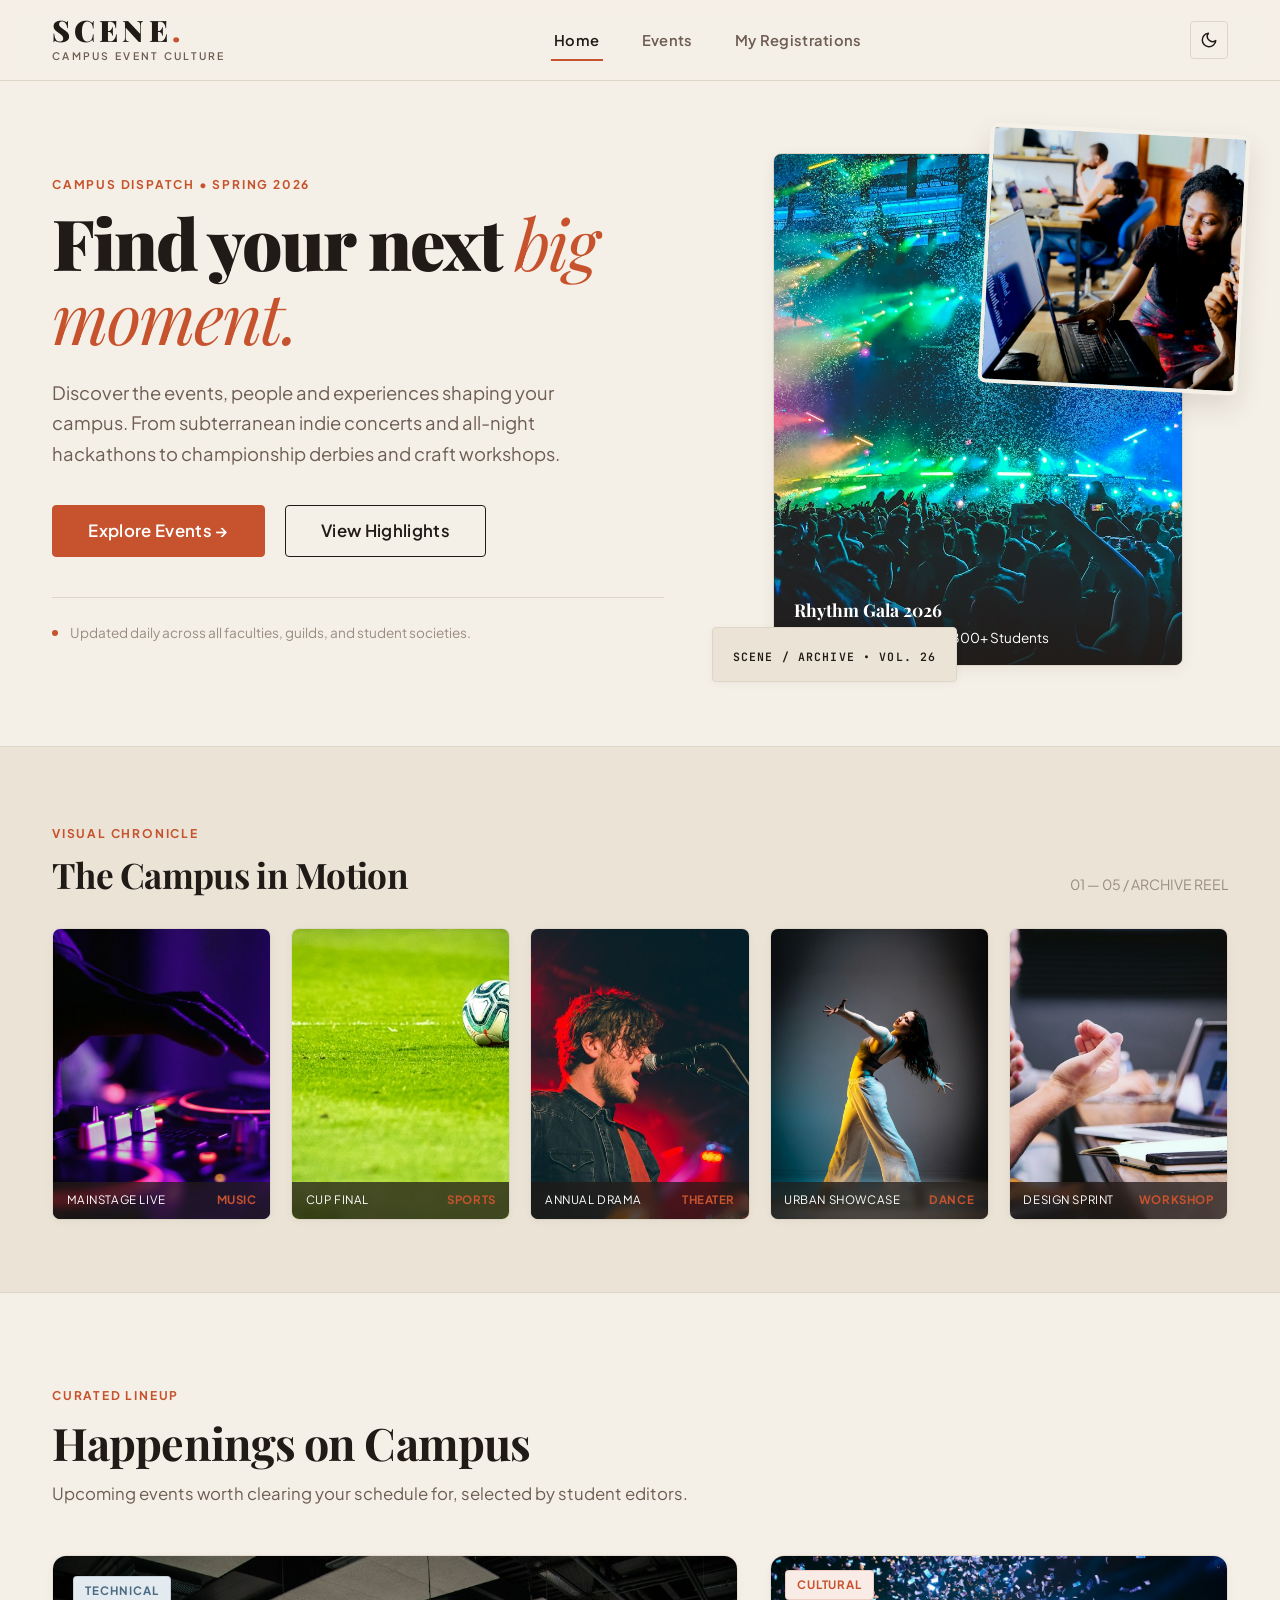
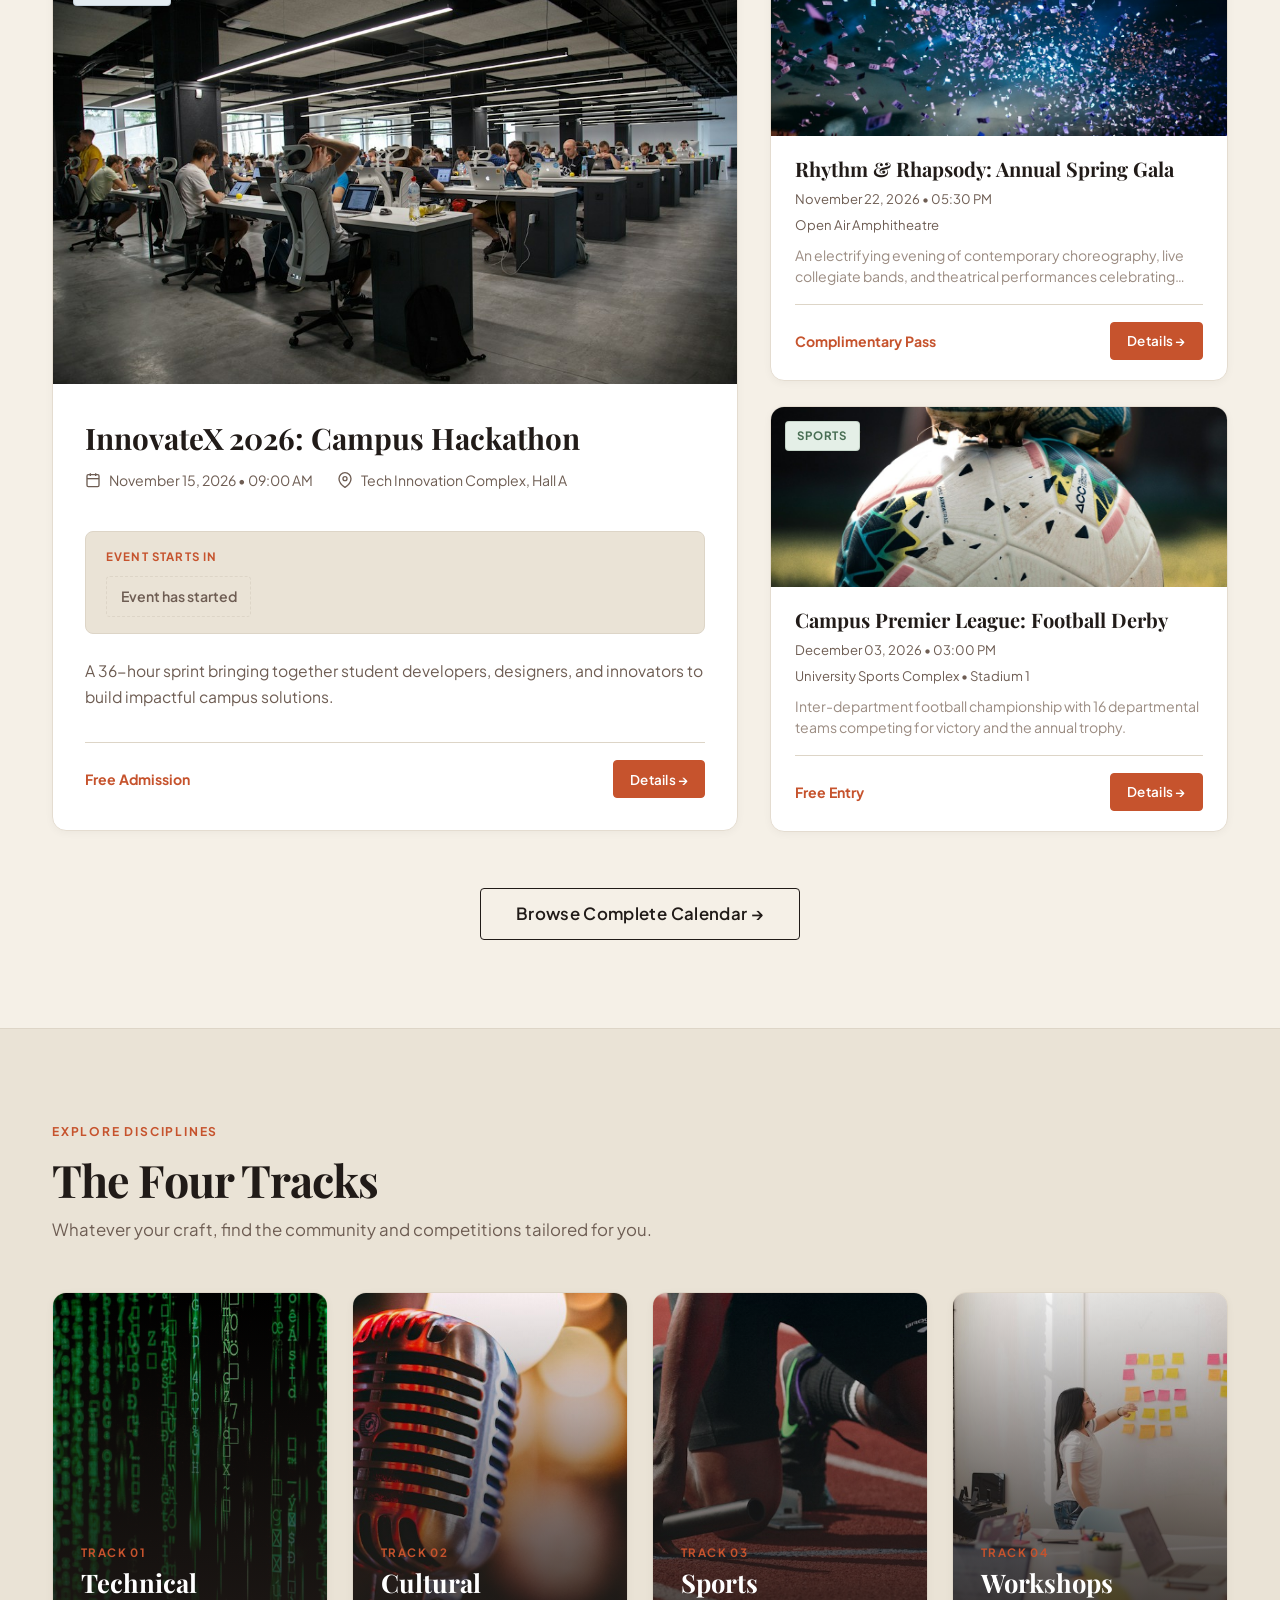
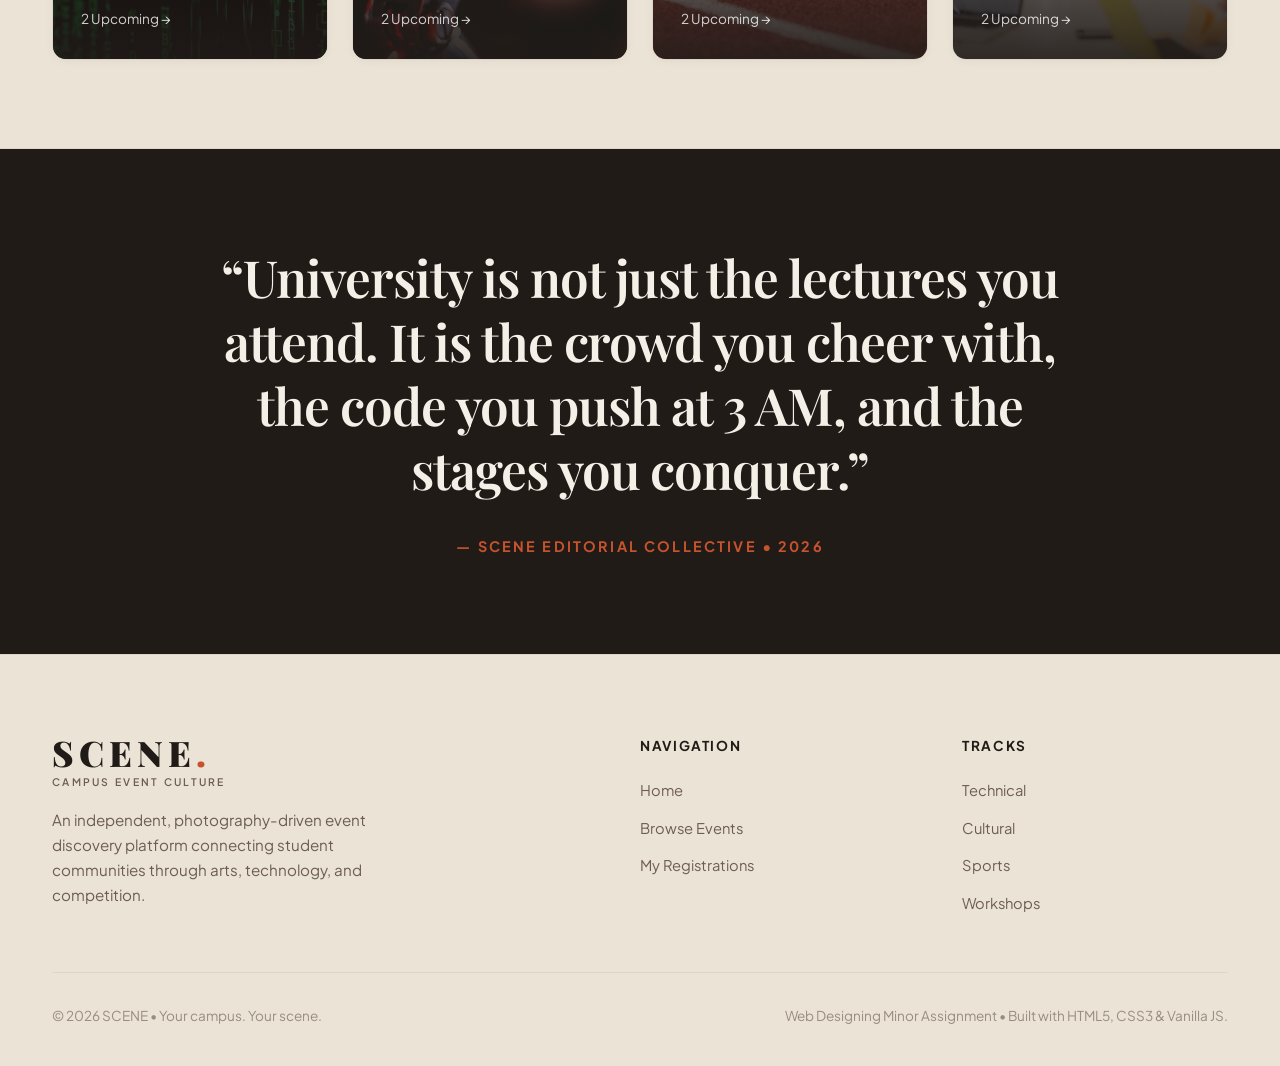
==== commit 8309cdf2: "feat: added theme switch and bug fixes" ====
--- a/index.html
+++ b/index.html
@@ -3,8 +3,21 @@
 <head>
   <meta charset="UTF-8">
   <meta name="viewport" content="width=device-width, initial-scale=1.0">
+  <script>
+    (function() {
+      try {
+        if (localStorage.getItem('scene_theme') === 'dark') {
+          document.documentElement.setAttribute('data-theme', 'dark');
+        }
+      } catch (e) {}
+    })();
+  </script>
   <title>SCENE — Your campus. Your scene.</title>
   <meta name="description" content="Discover, experience, and connect with the events, culture, and people shaping your campus.">
+    <!-- Google Fonts Preconnect and Canonical Block Display Stylesheet -->
+  <link rel="preconnect" href="https://fonts.googleapis.com">
+  <link rel="preconnect" href="https://fonts.gstatic.com" crossorigin>
+  <link rel="stylesheet" href="https://fonts.googleapis.com/css2?family=JetBrains+Mono:wght@500;600&family=Playfair+Display:ital,wght@0,400;0,600;0,700;0,900;1,400;1,600&family=Plus+Jakarta+Sans:wght@400;500;600;700&display=block">
   <link rel="stylesheet" href="css/style.css">
 </head>
 <body>
@@ -27,15 +40,34 @@
           <li><a href="registrations.html" class="nav-link">My Registrations</a></li>
         </ul>
       </nav>
-
-      <!-- Mobile Navigation Toggle -->
-      <button class="mobile-nav-toggle" aria-controls="primary-navigation" aria-expanded="false" aria-label="Toggle navigation menu">
-        <svg width="22" height="22" viewBox="0 0 24 24" fill="none" stroke="currentColor" stroke-width="2" stroke-linecap="round" stroke-linejoin="round" aria-hidden="true">
-          <line x1="3" y1="12" x2="21" y2="12"></line>
-          <line x1="3" y1="6" x2="21" y2="6"></line>
-          <line x1="3" y1="18" x2="21" y2="18"></line>
-        </svg>
-      </button>
+      <div class="nav-actions">
+        <!-- Theme Toggle Button -->
+        <button id="theme-toggle-btn" class="theme-toggle-btn" aria-label="Switch to dark mode" type="button" title="Switch to dark mode">
+          <svg class="theme-icon-moon" width="18" height="18" viewBox="0 0 24 24" fill="none" stroke="currentColor" stroke-width="2" stroke-linecap="round" stroke-linejoin="round" aria-hidden="true">
+            <path d="M21 12.79A9 9 0 1 1 11.21 3 7 7 0 0 0 21 12.79z"></path>
+          </svg>
+          <svg class="theme-icon-sun" width="18" height="18" viewBox="0 0 24 24" fill="none" stroke="currentColor" stroke-width="2" stroke-linecap="round" stroke-linejoin="round" aria-hidden="true">
+            <circle cx="12" cy="12" r="5"></circle>
+            <line x1="12" y1="1" x2="12" y2="3"></line>
+            <line x1="12" y1="21" x2="12" y2="23"></line>
+            <line x1="4.22" y1="4.22" x2="5.64" y2="5.64"></line>
+            <line x1="18.36" y1="18.36" x2="19.78" y2="19.78"></line>
+            <line x1="1" y1="12" x2="3" y2="12"></line>
+            <line x1="21" y1="12" x2="23" y2="12"></line>
+            <line x1="4.22" y1="19.78" x2="5.64" y2="18.36"></line>
+            <line x1="18.36" y1="5.64" x2="19.78" y2="4.22"></line>
+          </svg>
+        </button>
+
+        <!-- Mobile Navigation Toggle -->
+        <button class="mobile-nav-toggle" aria-controls="primary-navigation" aria-expanded="false" aria-label="Toggle navigation menu">
+          <svg width="22" height="22" viewBox="0 0 24 24" fill="none" stroke="currentColor" stroke-width="2" stroke-linecap="round" stroke-linejoin="round" aria-hidden="true">
+            <line x1="3" y1="12" x2="21" y2="12"></line>
+            <line x1="3" y1="6" x2="21" y2="6"></line>
+            <line x1="3" y1="18" x2="21" y2="18"></line>
+          </svg>
+        </button>
+      </div>
     </div>
   </header>
 
@@ -106,7 +138,7 @@
           <span style="font-size: 0.88rem; color: var(--text-dim); font-family: var(--font-sans);">01 &mdash; 05 / ARCHIVE REEL</span>
         </div>
 
-        <div class="strip-grid">
+        <div class="strip-grid reveal-on-scroll">
           <!-- Photo 1: Concert -->
           <div class="strip-card">
             <img src="assets/images/strip-concert.jpg"
@@ -182,7 +214,7 @@
         <div id="featured-events-container">
           <div class="editorial-events-layout">
             <!-- Flagship Featured Event Card (Prominent Left) -->
-            <article class="flagship-event-card">
+            <article class="flagship-event-card reveal-on-scroll">
               <div class="flagship-media">
                 <img src="assets/images/event-hackathon.jpg"
                      alt="InnovateX 2026 Campus Hackathon"
@@ -229,7 +261,7 @@
             <!-- Supporting Events Stack (Right Column) -->
             <div class="supporting-events-stack">
               <!-- Supporting Event 1 -->
-              <article class="supporting-event-card">
+              <article class="supporting-event-card reveal-on-scroll">
                 <div class="supporting-media">
                   <img src="assets/images/event-gala.jpg"
                        alt="Rhythm and Rhapsody Annual Gala"
@@ -256,7 +288,7 @@
               </article>
 
               <!-- Supporting Event 2 -->
-              <article class="supporting-event-card">
+              <article class="supporting-event-card reveal-on-scroll">
                 <div class="supporting-media">
                   <img src="assets/images/event-sports.jpg"
                        alt="Campus Premier League Football"
@@ -300,7 +332,7 @@
           <p class="section-subtitle">Whatever your craft, find the community and competitions tailored for you.</p>
         </div>
 
-        <div class="photo-category-grid">
+        <div class="photo-category-grid reveal-on-scroll">
           <!-- Track 1: Technical -->
           <a href="events.html?category=Technical" class="photo-category-card">
             <img src="assets/images/cat-tech.jpg" alt="Technical track" class="category-bg-img" loading="lazy">
@@ -351,7 +383,7 @@
     <!-- Campus Manifesto / Editorial Quote -->
     <section class="manifesto-section" aria-label="Campus Manifesto">
       <div class="container">
-        <div class="manifesto-content">
+        <div class="manifesto-content reveal-on-scroll">
           <p class="manifesto-quote">
             &ldquo;University is not just the lectures you attend. It is the crowd you cheer with, the code you push at 3 AM, and the stages you conquer.&rdquo;
           </p>
--- a/css/style.css
+++ b/css/style.css
@@ -5,7 +5,6 @@
    Typography: Playfair Display (Serif) + Plus Jakarta Sans (Sans-serif)
    ========================================================================== */
 
-@import url('https://fonts.googleapis.com/css2?family=Playfair+Display:ital,wght@0,400;0,600;0,700;0,900;1,400;1,600&family=Plus+Jakarta+Sans:wght@400;500;600;700&family=JetBrains+Mono:wght@500;600&display=swap');
 
 :root {
   /* Color Palette */
@@ -221,7 +220,7 @@
 .section-subtitle {
   color: var(--text-muted);
   font-size: 1.05rem;
-  max-width: 620px;
+  max-width: 660px;
   margin-top: 0.75rem;
   line-height: 1.6;
 }
@@ -1638,7 +1637,7 @@
 }
 
 .modal-dialog {
-  background-color: #FFFFFF;
+  background-color: var(--bg-card);
   border: 1px solid var(--border-card);
   border-radius: var(--radius-lg);
   max-width: 520px;
@@ -1963,3 +1962,340 @@
     font-size: 0.58rem;
   }
 }
+
+
+/* ==========================================================================
+   Dark / Light Theme System & Navigation Toggle
+   ========================================================================== */
+.theme-toggle-btn {
+  background: transparent;
+  border: 1px solid var(--border-subtle);
+  color: var(--text-main);
+  padding: 0.5rem;
+  border-radius: var(--radius-sm);
+  cursor: pointer;
+  display: flex;
+  align-items: center;
+  justify-content: center;
+  width: 38px;
+  height: 38px;
+  transition: background var(--transition-fast), border-color var(--transition-fast), color var(--transition-fast);
+}
+
+.theme-toggle-btn:hover {
+  background: var(--bg-surface);
+  border-color: var(--border-strong);
+}
+
+.theme-toggle-btn:focus-visible {
+  outline: 2px solid var(--primary);
+  outline-offset: 2px;
+}
+
+.theme-icon-sun {
+  display: none;
+}
+
+.theme-icon-moon {
+  display: block;
+}
+
+[data-theme="dark"] .theme-icon-sun {
+  display: block;
+}
+
+[data-theme="dark"] .theme-icon-moon {
+  display: none;
+}
+
+/* Dark Theme Custom Properties & Component Styling */
+[data-theme="dark"] {
+  --bg-main: #181412;
+  --bg-surface: #241E1B;
+  --bg-surface-alt: #2D2521;
+  --bg-card: #211B18;
+  --bg-dark: #0D0B0A;
+
+  --text-main: #F3ECE1;
+  --text-muted: #C4B5A8;
+  --text-dim: #9E8F84;
+  --text-inverse: #F3ECE1;
+
+  --primary: #E06A43;
+  --primary-hover: #ED7D57;
+  --primary-subtle: rgba(224, 106, 67, 0.16);
+  --accent-blue: #93B1C2;
+  --accent-blue-subtle: rgba(147, 177, 194, 0.18);
+
+  --border-subtle: #382F2A;
+  --border-strong: #EDE5D8;
+  --border-card: #332B26;
+
+  /* Category Tones for Dark Mode */
+  --cat-tech: #8CB5D4;
+  --cat-tech-bg: rgba(74, 107, 130, 0.28);
+  --cat-cultural: #E06A43;
+  --cat-cultural-bg: rgba(198, 83, 45, 0.28);
+  --cat-sports: #78AA85;
+  --cat-sports-bg: rgba(72, 110, 83, 0.28);
+  --cat-workshop: #C99763;
+  --cat-workshop-bg: rgba(150, 103, 56, 0.28);
+
+  /* Shadows for Dark Mode */
+  --shadow-subtle: 0 2px 8px rgba(0, 0, 0, 0.35);
+  --shadow-card: 0 4px 16px rgba(0, 0, 0, 0.45);
+  --shadow-hover: 0 12px 28px rgba(0, 0, 0, 0.6);
+}
+
+[data-theme="dark"] .site-header {
+  background: rgba(24, 20, 18, 0.94);
+  border-bottom-color: var(--border-subtle);
+}
+
+[data-theme="dark"] .form-control,
+[data-theme="dark"] .search-input {
+  background-color: var(--bg-surface);
+  color: var(--text-main);
+  border-color: var(--border-subtle);
+}
+
+[data-theme="dark"] .form-control:focus,
+[data-theme="dark"] .search-input:focus {
+  border-color: var(--primary);
+  background-color: var(--bg-surface-alt);
+}
+
+[data-theme="dark"] .form-control[readonly] {
+  background-color: var(--bg-card);
+  color: var(--text-muted);
+}
+
+[data-theme="dark"] .modal-dialog,
+[data-theme="dark"] .modal-card {
+  background-color: var(--bg-surface);
+  border: 1px solid var(--border-card);
+  color: var(--text-main);
+}
+
+[data-theme="dark"] .modal-backdrop {
+  background: rgba(0, 0, 0, 0.75);
+}
+
+[data-theme="dark"] .modal-header,
+[data-theme="dark"] .modal-footer {
+  border-color: var(--border-subtle);
+}
+
+[data-theme="dark"] .filter-pill {
+  background-color: var(--bg-surface);
+  color: var(--text-muted);
+  border-color: var(--border-subtle);
+}
+
+[data-theme="dark"] .filter-pill:hover {
+  background-color: var(--bg-surface-alt);
+  color: var(--text-main);
+}
+
+[data-theme="dark"] .filter-pill.active {
+  background-color: var(--primary);
+  color: #FFFFFF;
+  border-color: var(--primary);
+}
+
+[data-theme="dark"] .btn-outline {
+  border-color: var(--border-subtle);
+  color: var(--text-main);
+  background-color: transparent;
+}
+
+[data-theme="dark"] .btn-outline:hover {
+  background-color: var(--bg-surface);
+  border-color: var(--border-strong);
+}
+
+[data-theme="dark"] .badge-outline {
+  border-color: var(--border-subtle);
+  color: var(--text-muted);
+}
+
+[data-theme="dark"] .photo-frame-primary,
+[data-theme="dark"] .photo-frame-secondary {
+  border-color: var(--border-subtle);
+}
+
+[data-theme="dark"] .hero-stamp {
+  background-color: var(--bg-surface);
+  border-color: var(--border-subtle);
+  color: var(--text-muted);
+}
+
+[data-theme="dark"] .manifesto-section {
+  background-color: var(--bg-dark);
+}
+
+[data-theme="dark"] .site-footer {
+  background-color: var(--bg-dark);
+  border-top-color: var(--border-subtle);
+}
+
+[data-theme="dark"] .count-unit {
+  background-color: var(--bg-surface);
+  border-color: var(--border-subtle);
+}
+
+[data-theme="dark"] .sidebar-card .count-unit {
+  background-color: var(--bg-surface-alt);
+}
+
+[data-theme="dark"] .nav-links.is-open {
+  background-color: var(--bg-surface);
+  border-color: var(--border-subtle);
+}
+
+[data-theme="dark"] .alert-banner-error {
+  background-color: rgba(180, 56, 52, 0.2);
+  border-color: rgba(180, 56, 52, 0.4);
+  color: #F5B8B5;
+}
+
+[data-theme="dark"] .alert-banner-success {
+  background-color: rgba(45, 107, 62, 0.2);
+  border-color: rgba(45, 107, 62, 0.4);
+  color: #B8E4C0;
+}
+
+
+/* ==========================================================================
+   Subtle & Restrained Animation System
+   ========================================================================== */
+
+/* Smooth Theme Transitions */
+body,
+.site-header,
+.site-footer,
+.card,
+.event-card,
+.flagship-event-card,
+.supporting-event-card,
+.sidebar-card,
+.form-card,
+.registration-card,
+.modal-dialog,
+.modal-card,
+.count-unit,
+.featured-countdown-wrap,
+.filter-pill,
+.search-input,
+.form-control {
+  transition: background-color var(--transition-normal),
+              border-color var(--transition-normal),
+              color var(--transition-normal),
+              box-shadow var(--transition-normal);
+}
+
+/* Scroll Reveal System */
+.reveal-on-scroll {
+  opacity: 0;
+  transform: translateY(16px);
+  transition: opacity 0.45s cubic-bezier(0.16, 1, 0.3, 1),
+              transform 0.45s cubic-bezier(0.16, 1, 0.3, 1);
+  will-change: opacity, transform;
+}
+
+.reveal-on-scroll.is-revealed {
+  opacity: 1;
+  transform: translateY(0);
+}
+
+/* Staggered card reveals */
+.events-grid .event-card:nth-child(1).is-revealed { transition-delay: 0.04s; }
+.events-grid .event-card:nth-child(2).is-revealed { transition-delay: 0.08s; }
+.events-grid .event-card:nth-child(3).is-revealed { transition-delay: 0.12s; }
+.events-grid .event-card:nth-child(4).is-revealed { transition-delay: 0.16s; }
+.events-grid .event-card:nth-child(5).is-revealed { transition-delay: 0.20s; }
+.events-grid .event-card:nth-child(6).is-revealed { transition-delay: 0.24s; }
+
+.editorial-events-layout .flagship-event-card.is-revealed {
+  transition-delay: 0.05s;
+}
+.supporting-events-stack .supporting-event-card:nth-child(1).is-revealed {
+  transition-delay: 0.1s;
+}
+.supporting-events-stack .supporting-event-card:nth-child(2).is-revealed {
+  transition-delay: 0.16s;
+}
+
+.photo-category-grid .photo-category-card:nth-child(1).is-revealed { transition-delay: 0.05s; }
+.photo-category-grid .photo-category-card:nth-child(2).is-revealed { transition-delay: 0.1s; }
+.photo-category-grid .photo-category-card:nth-child(3).is-revealed { transition-delay: 0.15s; }
+.photo-category-grid .photo-category-card:nth-child(4).is-revealed { transition-delay: 0.2s; }
+
+.strip-grid .strip-card:nth-child(1).is-revealed { transition-delay: 0.04s; }
+.strip-grid .strip-card:nth-child(2).is-revealed { transition-delay: 0.08s; }
+.strip-grid .strip-card:nth-child(3).is-revealed { transition-delay: 0.12s; }
+.strip-grid .strip-card:nth-child(4).is-revealed { transition-delay: 0.16s; }
+.strip-grid .strip-card:nth-child(5).is-revealed { transition-delay: 0.20s; }
+
+/* Interactive Hover Enhancements */
+.btn {
+  transition: transform var(--transition-fast),
+              background-color var(--transition-fast),
+              border-color var(--transition-fast),
+              color var(--transition-fast),
+              box-shadow var(--transition-fast);
+}
+
+.btn:hover {
+  transform: translateY(-1px);
+}
+
+.btn:active {
+  transform: translateY(0) scale(0.99);
+}
+
+.filter-pill {
+  transition: transform var(--transition-fast),
+              background-color var(--transition-fast),
+              border-color var(--transition-fast),
+              color var(--transition-fast);
+}
+
+.filter-pill:hover {
+  transform: translateY(-1px);
+}
+
+.nav-link {
+  transition: color var(--transition-fast);
+}
+
+.nav-link::after {
+  transition: transform var(--transition-fast), opacity var(--transition-fast);
+}
+
+/* Reduced Motion Preference - Disables all motion for sensitive users */
+@media (prefers-reduced-motion: reduce) {
+  *,
+  *::before,
+  *::after {
+    animation-duration: 0.01ms !important;
+    animation-iteration-count: 1 !important;
+    transition-duration: 0.01ms !important;
+    scroll-behavior: auto !important;
+  }
+
+  .reveal-on-scroll {
+    opacity: 1 !important;
+    transform: none !important;
+    transition: none !important;
+  }
+
+  .btn:hover,
+  .filter-pill:hover,
+  .event-card:hover,
+  .flagship-event-card:hover,
+  .supporting-event-card:hover,
+  .registration-card:hover {
+    transform: none !important;
+  }
+}
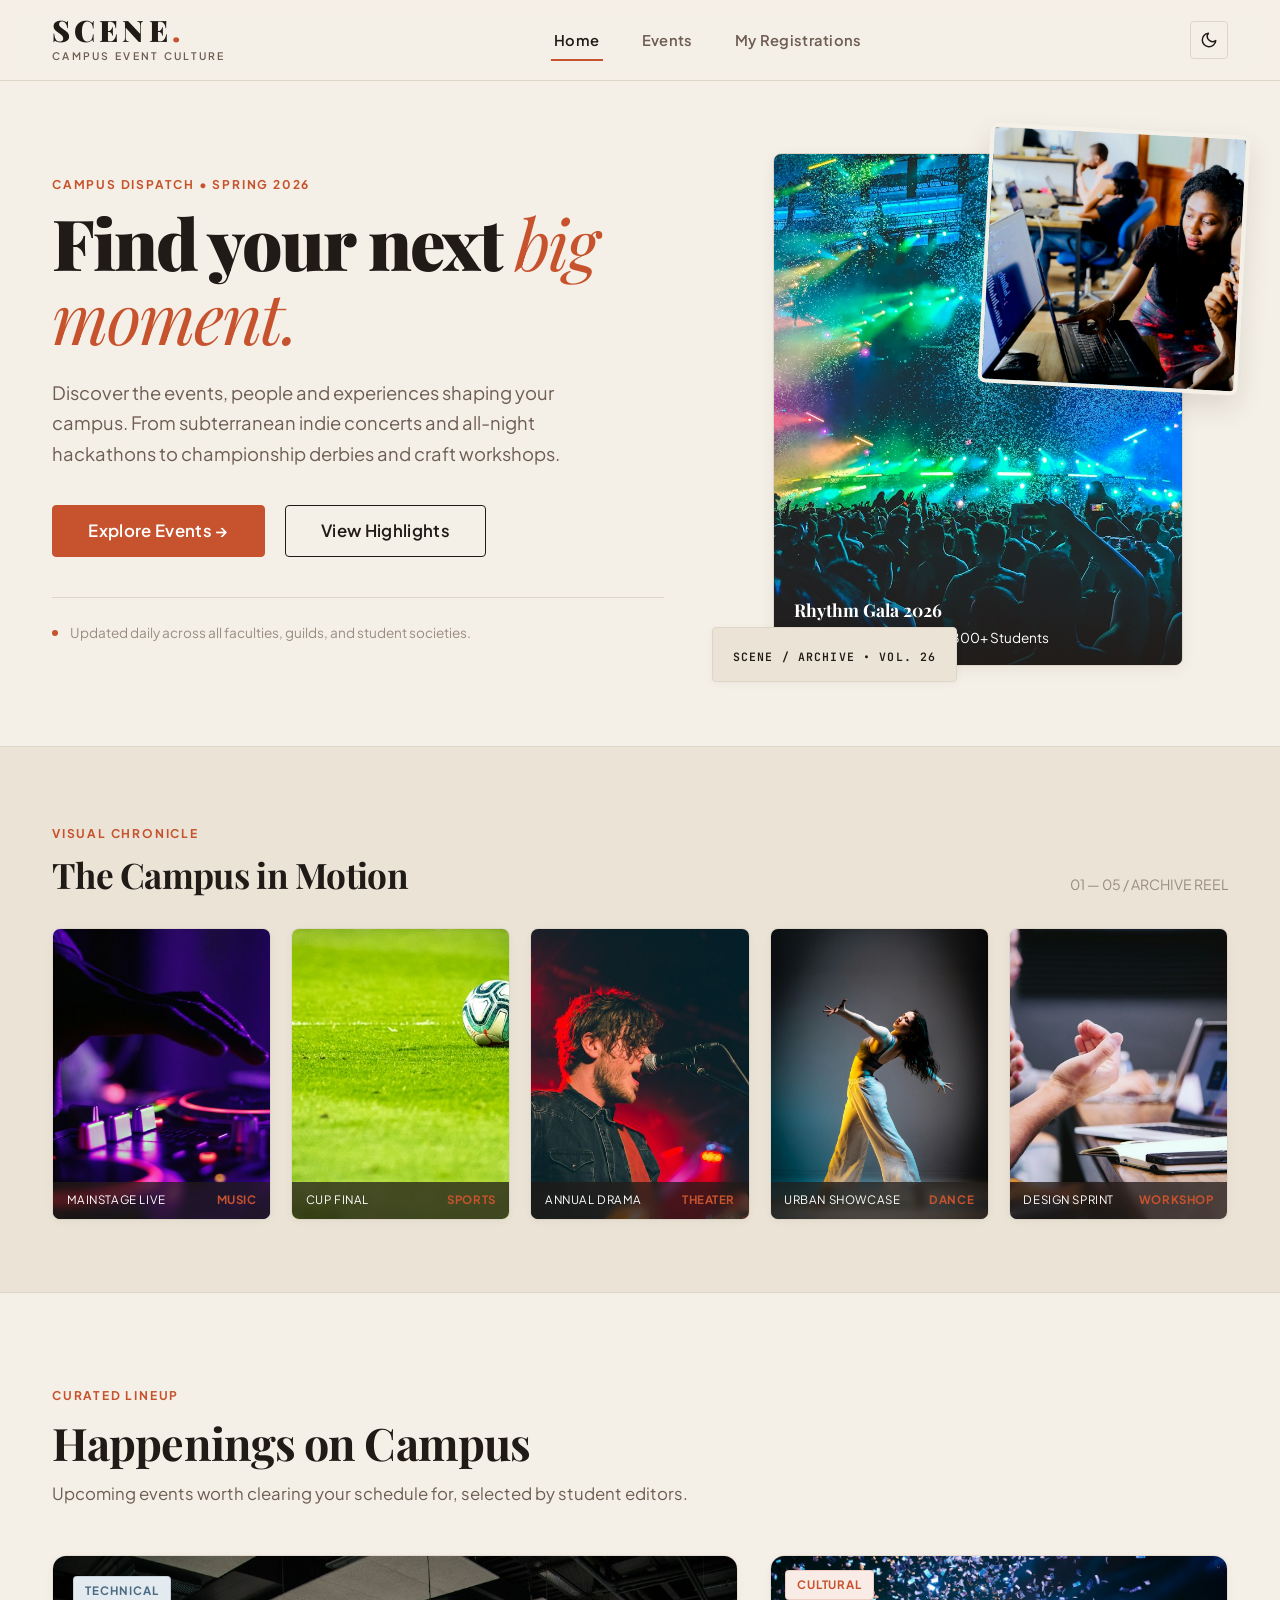
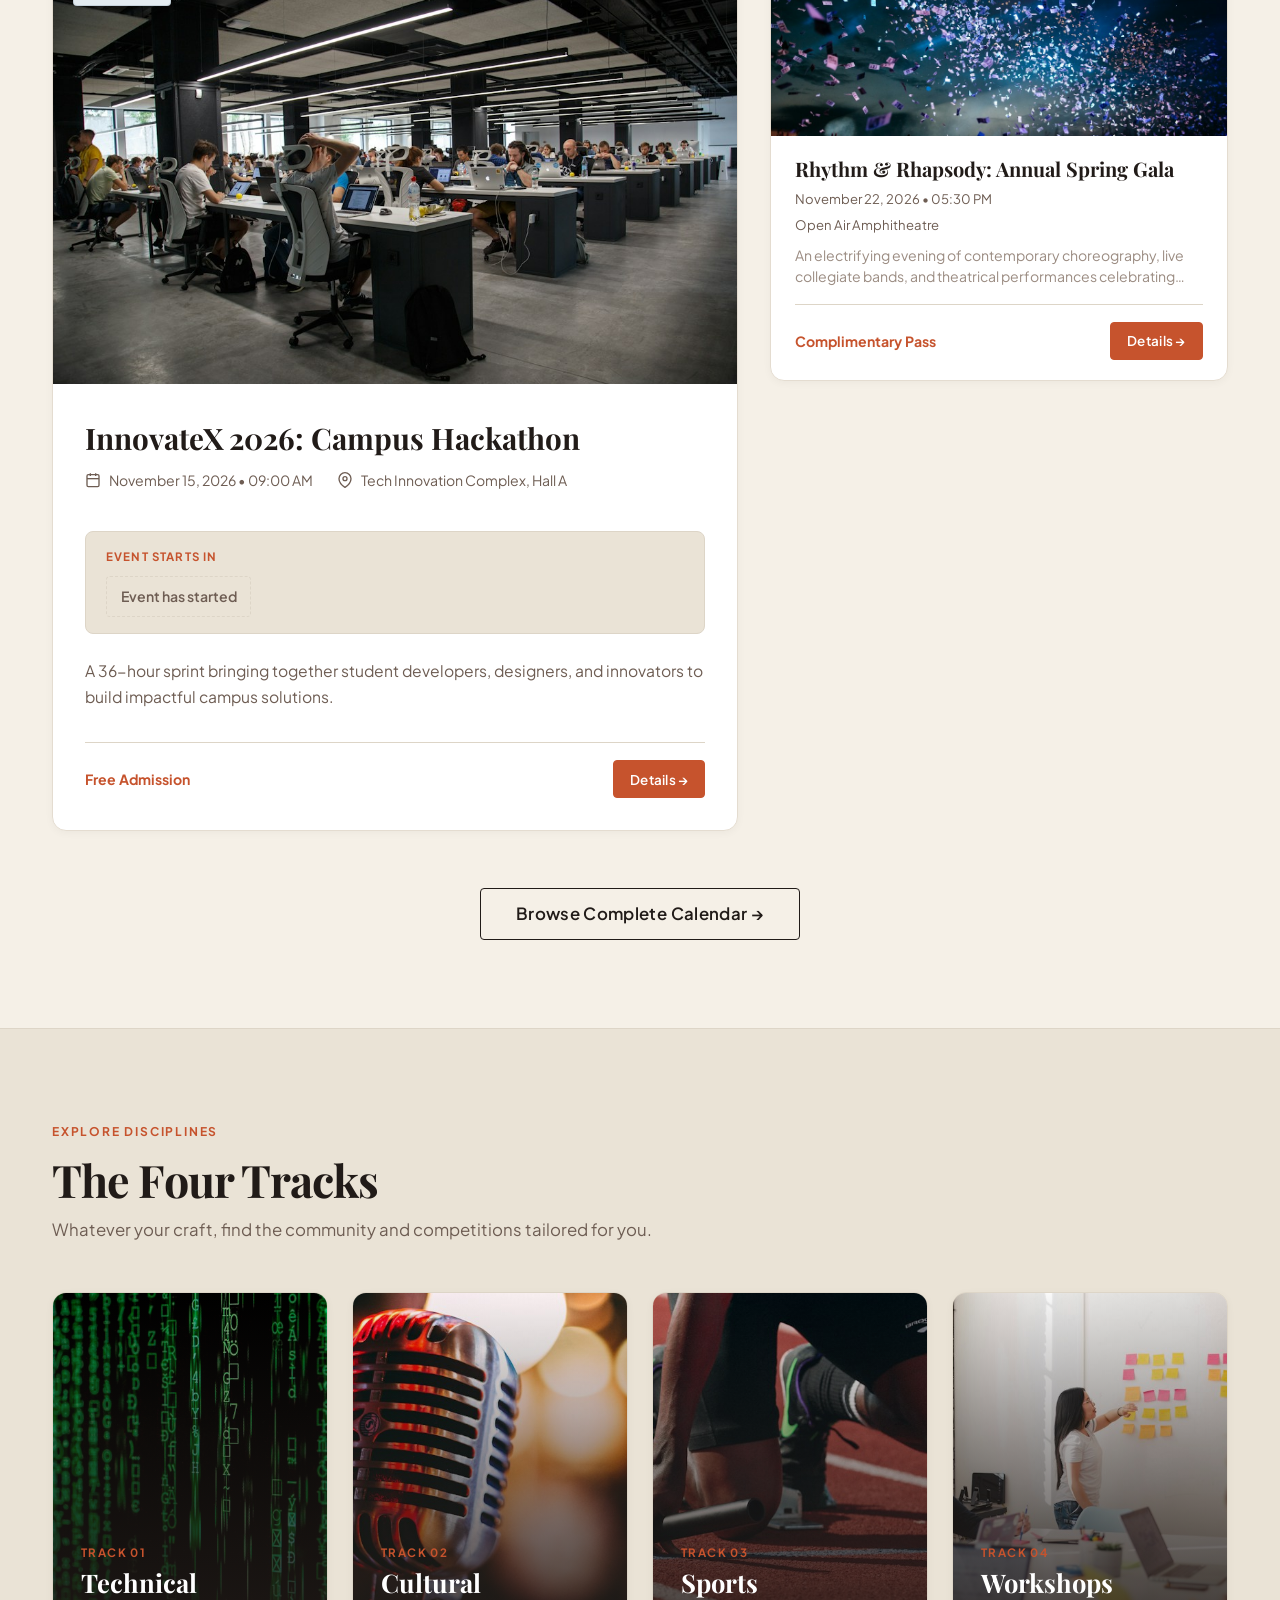
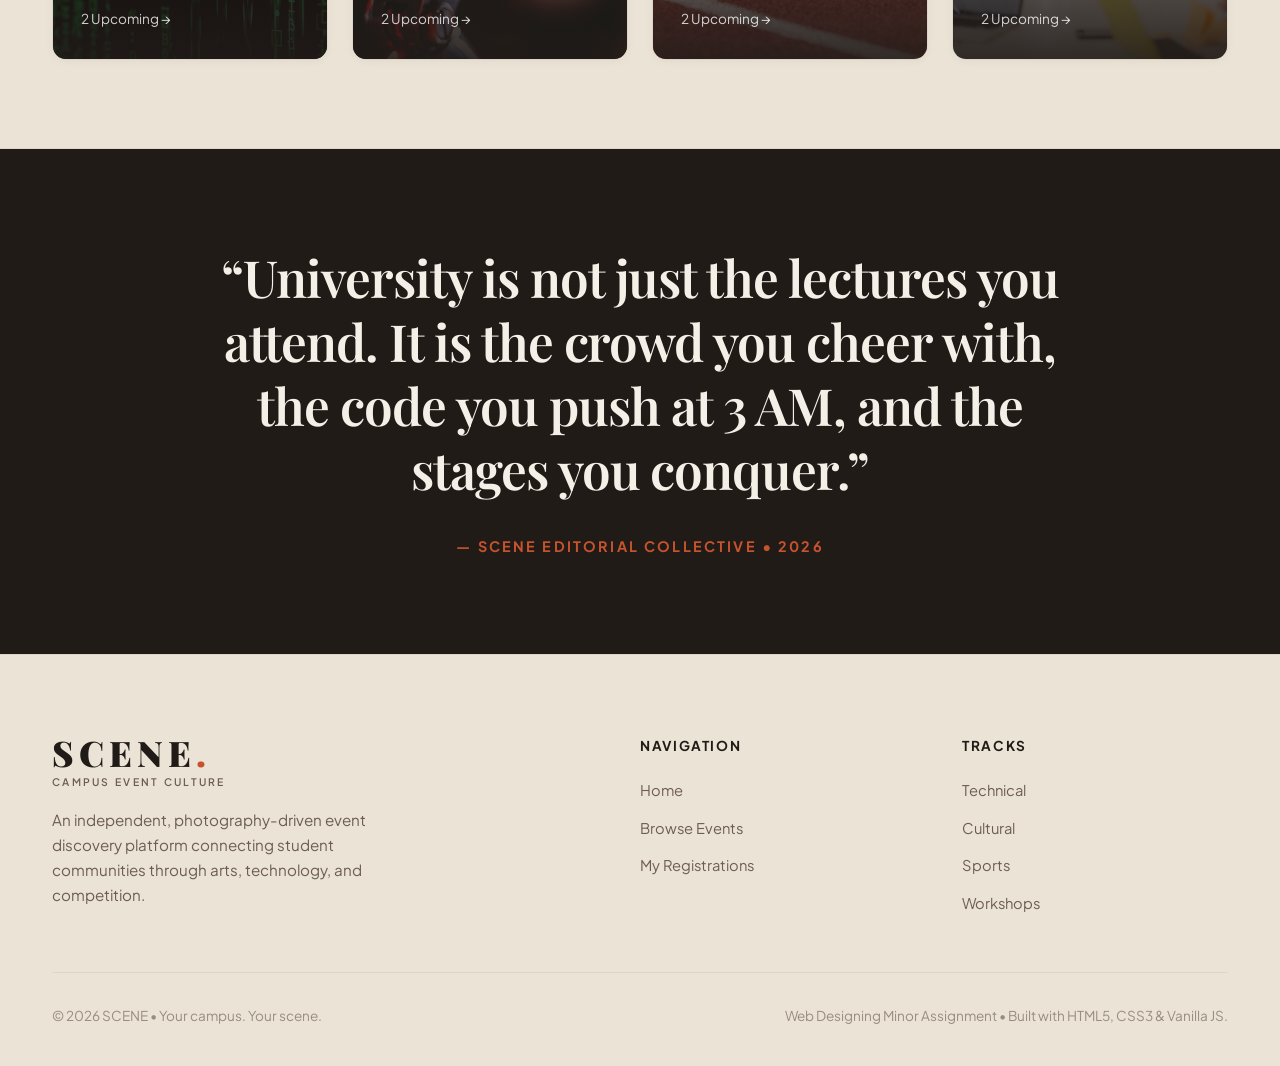
==== commit 2bb80caa: "feat: added few animations" ====
--- a/index.html
+++ b/index.html
@@ -21,6 +21,8 @@
   <link rel="stylesheet" href="css/style.css">
 </head>
 <body>
+  <!-- Scroll Progress Indicator -->
+  <div id="scroll-progress" aria-hidden="true"></div>
   <!-- Accessibility Skip Link -->
   <a href="#main-content" class="skip-link">Skip to main content</a>
 
@@ -437,5 +439,12 @@
   <script src="js/countdown.js"></script>
   <script src="js/events.js"></script>
   <script src="js/main.js"></script>
+
+  <!-- Back-to-Top Button -->
+  <button id="back-to-top" aria-label="Back to top" title="Back to top">
+    <svg width="18" height="18" viewBox="0 0 24 24" fill="none" stroke="currentColor" stroke-width="2.5" stroke-linecap="round" stroke-linejoin="round" aria-hidden="true">
+      <polyline points="18 15 12 9 6 15"></polyline>
+    </svg>
+  </button>
 </body>
 </html>
--- a/css/style.css
+++ b/css/style.css
@@ -2299,3 +2299,115 @@
     transform: none !important;
   }
 }
+
+/* ==========================================================================
+   Scroll Progress Indicator
+   ========================================================================== */
+#scroll-progress {
+  position: fixed;
+  top: 0;
+  left: 0;
+  width: 0%;
+  height: 3px;
+  background-color: var(--primary);
+  z-index: 200;
+  transition: width 80ms linear;
+  pointer-events: none;
+}
+
+/* ==========================================================================
+   Back-to-Top Button
+   ========================================================================== */
+#back-to-top {
+  position: fixed;
+  bottom: 2rem;
+  right: 2rem;
+  z-index: 150;
+  width: 44px;
+  height: 44px;
+  border-radius: var(--radius-sm);
+  background-color: var(--bg-dark);
+  color: var(--text-inverse);
+  border: 1px solid transparent;
+  cursor: pointer;
+  display: flex;
+  align-items: center;
+  justify-content: center;
+  opacity: 0;
+  visibility: hidden;
+  transform: translateY(10px);
+  transition: opacity var(--transition-normal),
+              visibility var(--transition-normal),
+              transform var(--transition-normal),
+              background-color var(--transition-fast),
+              border-color var(--transition-fast);
+  box-shadow: var(--shadow-card);
+}
+
+#back-to-top.is-visible {
+  opacity: 1;
+  visibility: visible;
+  transform: translateY(0);
+}
+
+#back-to-top:hover {
+  background-color: var(--primary);
+  border-color: var(--primary);
+}
+
+#back-to-top:focus-visible {
+  outline: 2px solid var(--primary);
+  outline-offset: 3px;
+}
+
+[data-theme="dark"] #back-to-top {
+  background-color: var(--bg-surface);
+  color: var(--text-main);
+  border-color: var(--border-subtle);
+}
+
+[data-theme="dark"] #back-to-top:hover {
+  background-color: var(--primary);
+  color: #FFFFFF;
+  border-color: var(--primary);
+}
+
+/* ==========================================================================
+   Nav Link Focus Polish
+   ========================================================================== */
+.nav-link:focus-visible {
+  outline: 2px solid var(--primary);
+  outline-offset: 4px;
+  border-radius: 2px;
+}
+
+/* Card-level keyboard focus ring for tab navigation */
+.event-card:focus-within,
+.flagship-event-card:focus-within,
+.supporting-event-card:focus-within {
+  outline: 2px solid var(--primary);
+  outline-offset: 2px;
+}
+
+/* ==========================================================================
+   Mobile: back-to-top clear of content
+   ========================================================================== */
+@media (max-width: 640px) {
+  #back-to-top {
+    bottom: 1.25rem;
+    right: 1.25rem;
+  }
+}
+
+/* Reduced motion overrides */
+@media (prefers-reduced-motion: reduce) {
+  #back-to-top {
+    transition: opacity var(--transition-fast), visibility var(--transition-fast);
+    transform: none !important;
+  }
+
+  #scroll-progress {
+    transition: none;
+  }
+}
+
